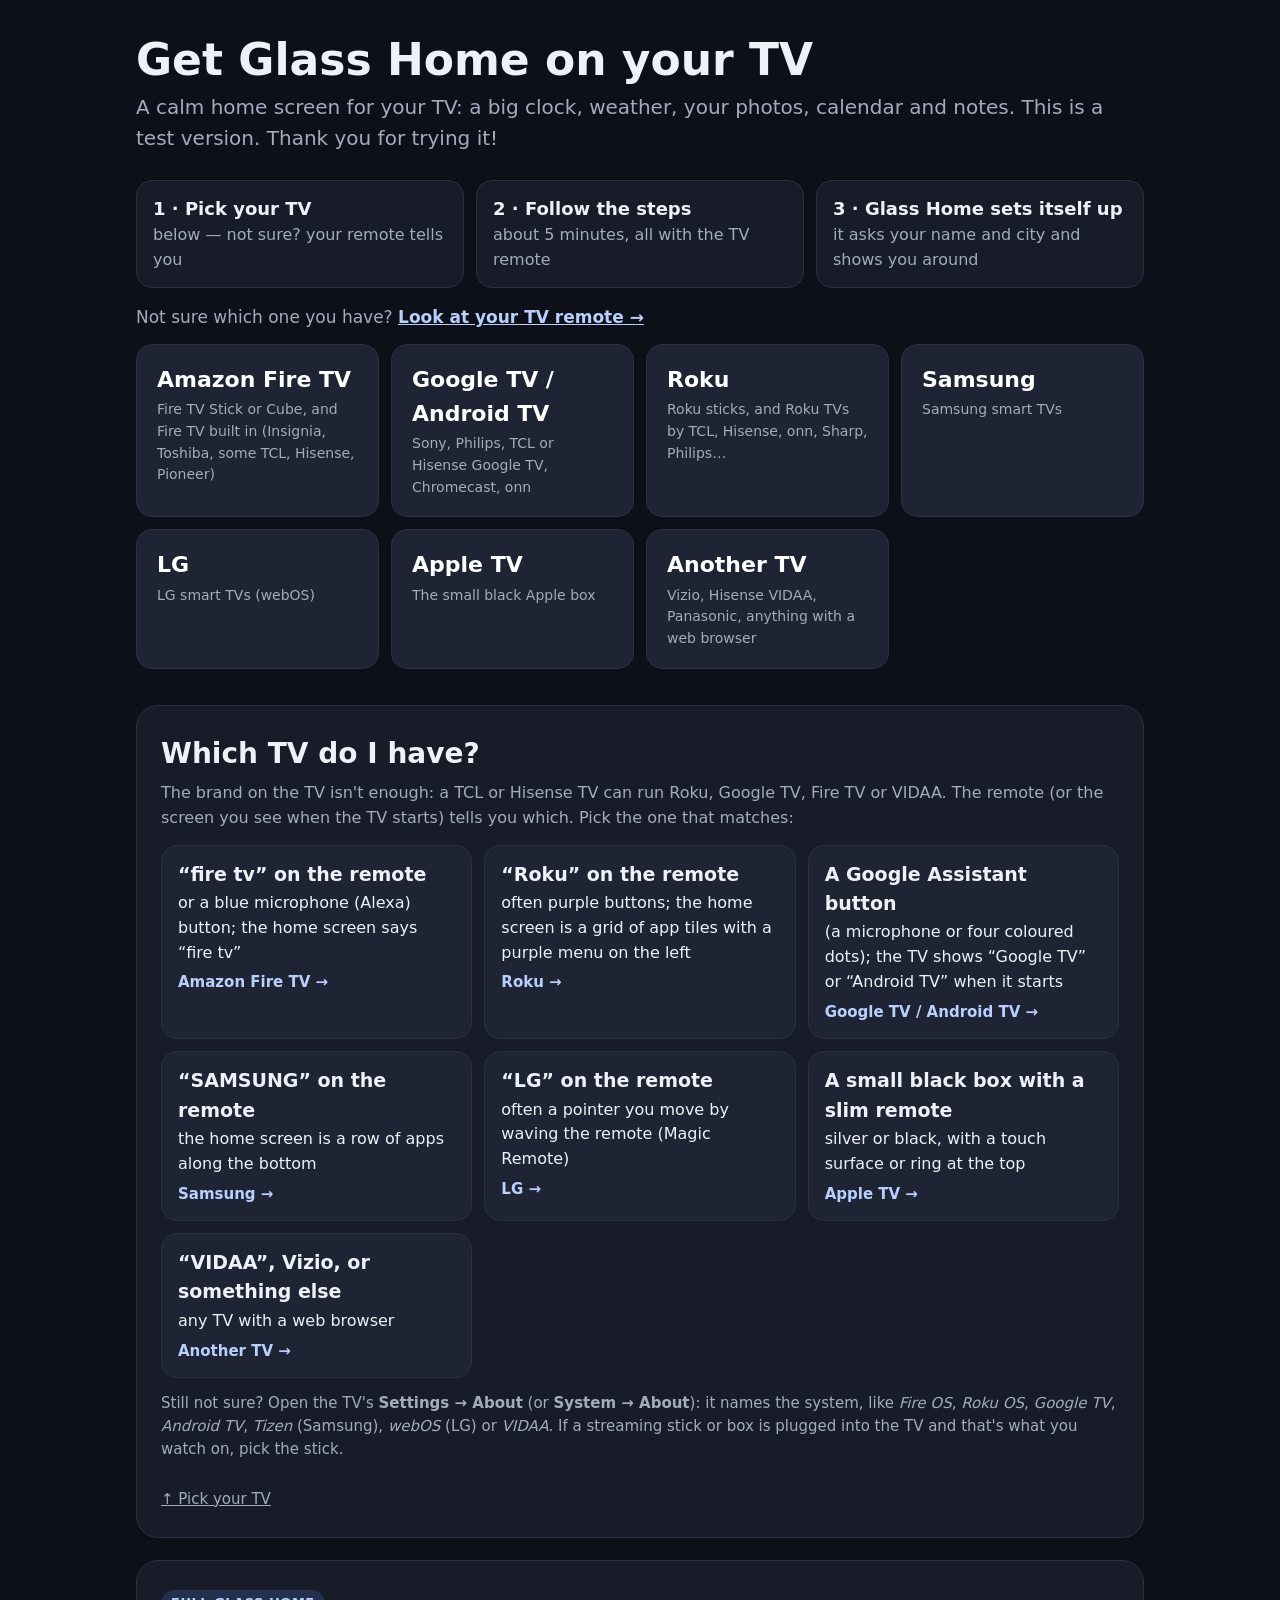
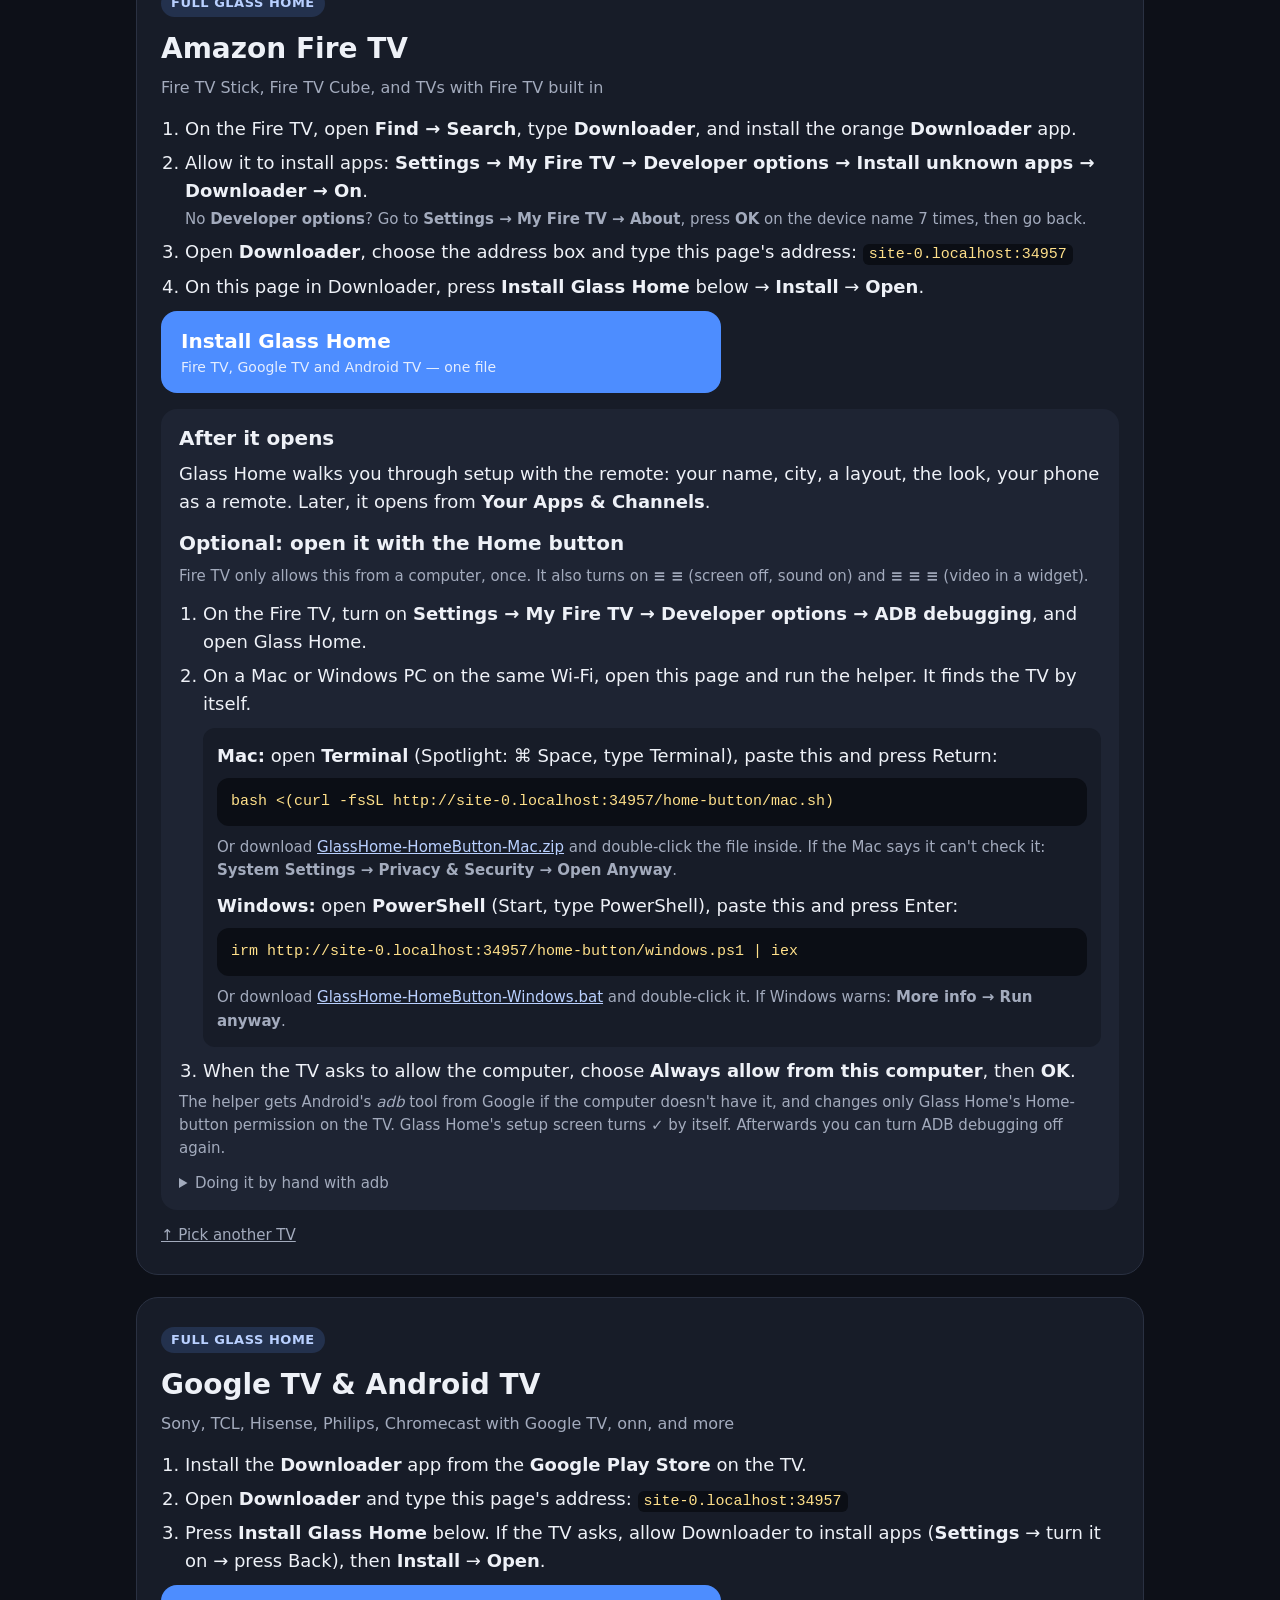
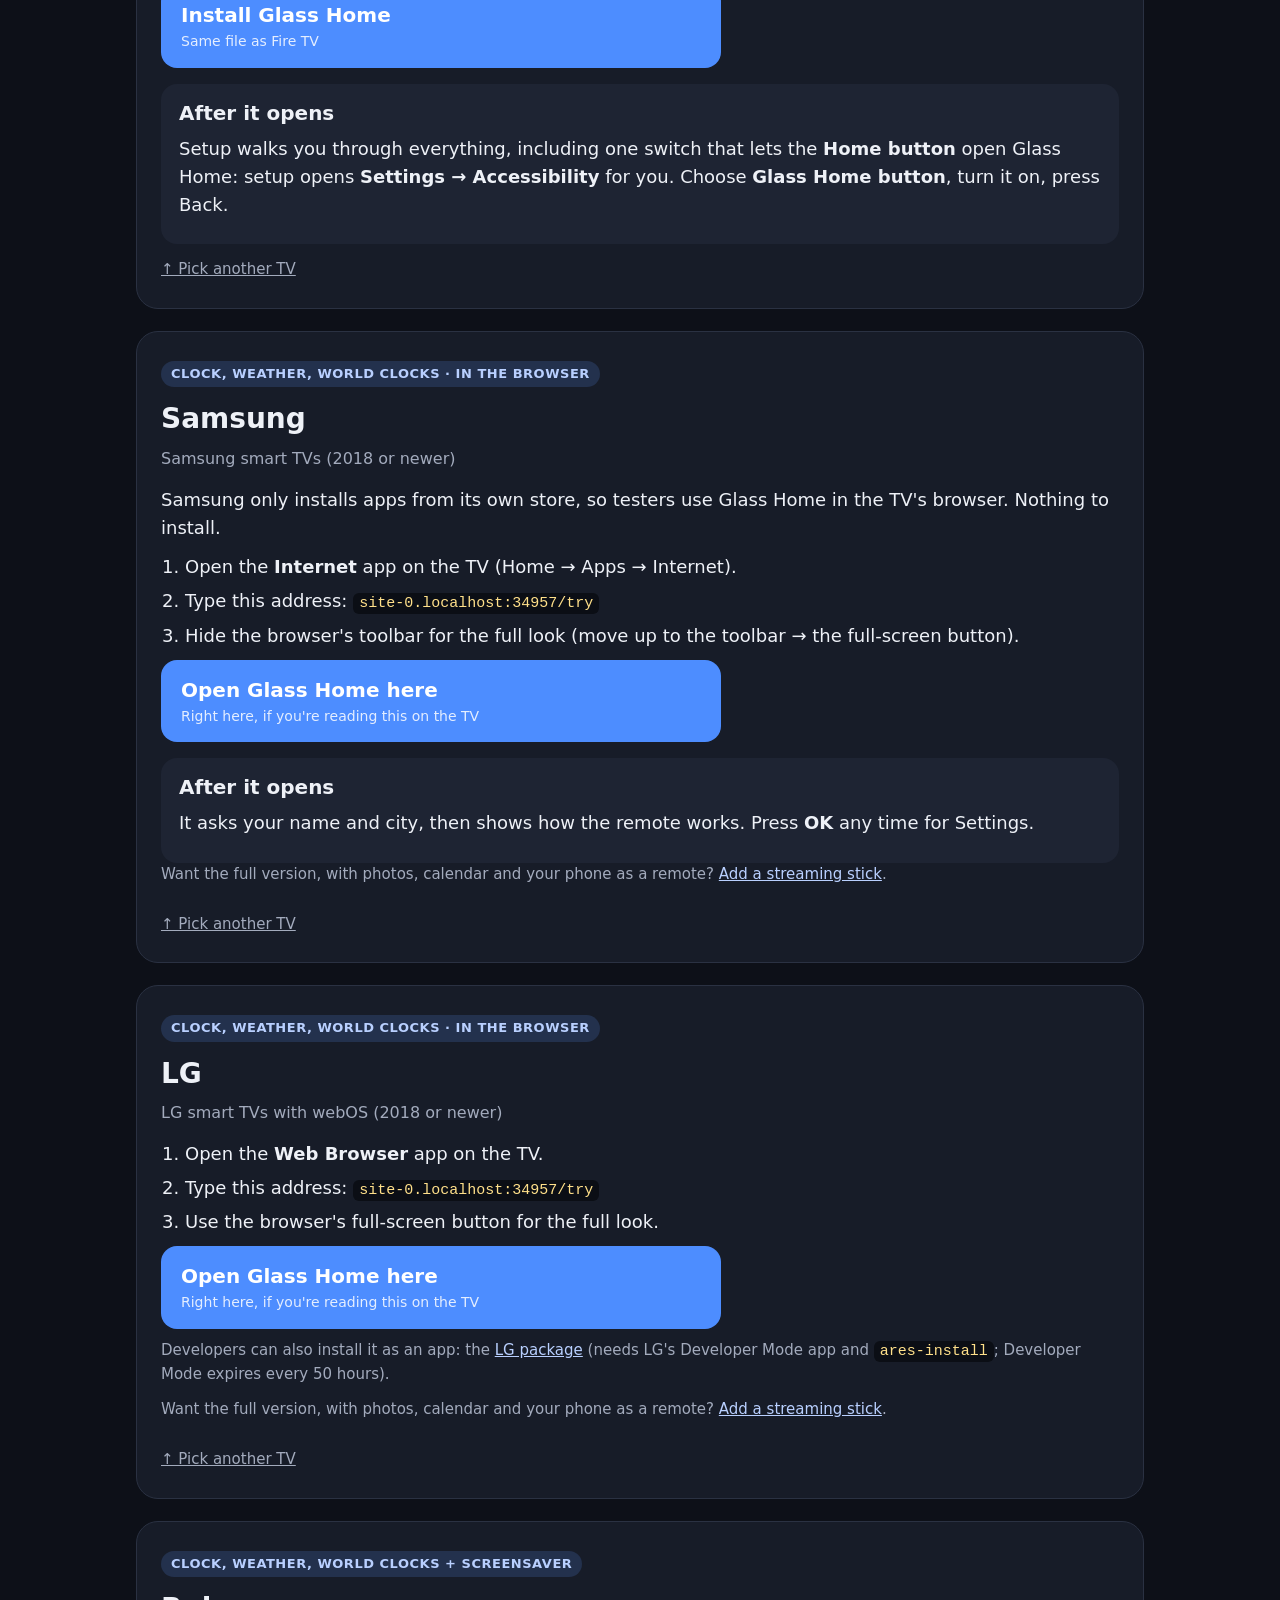
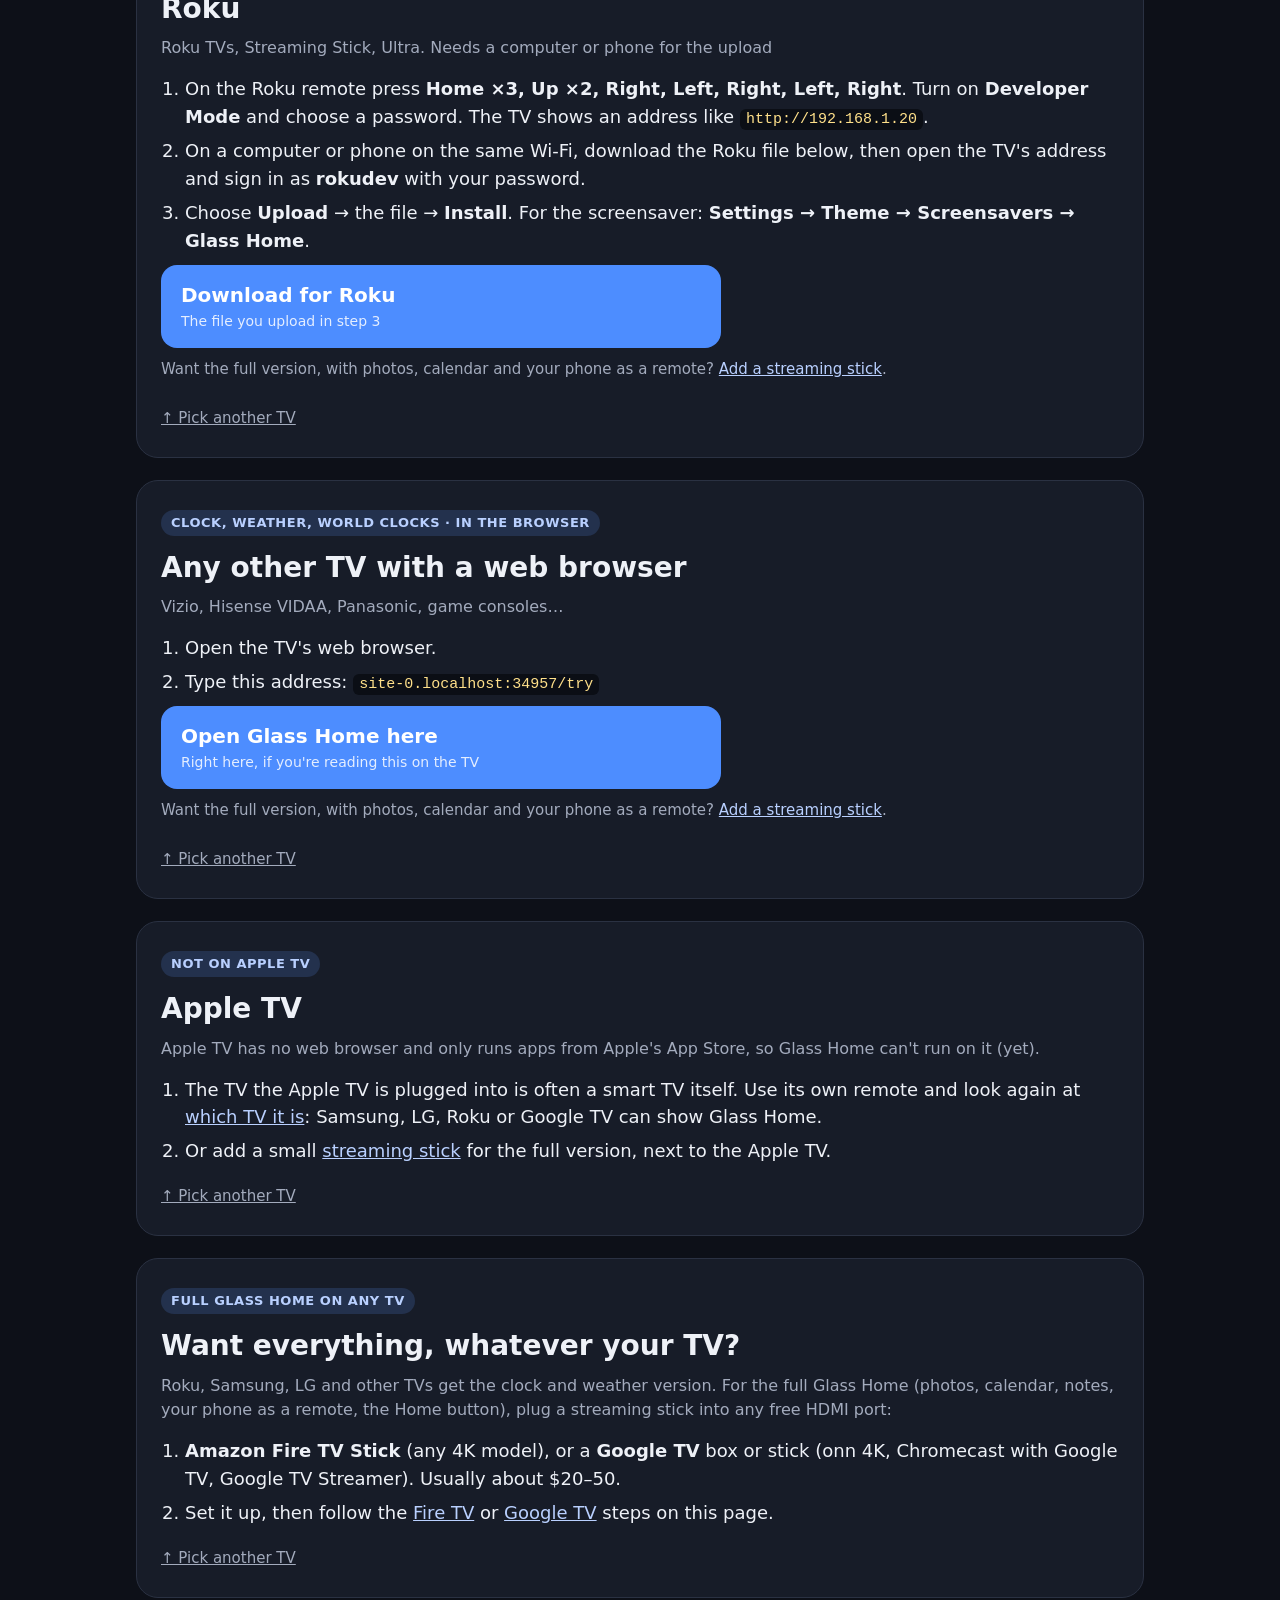
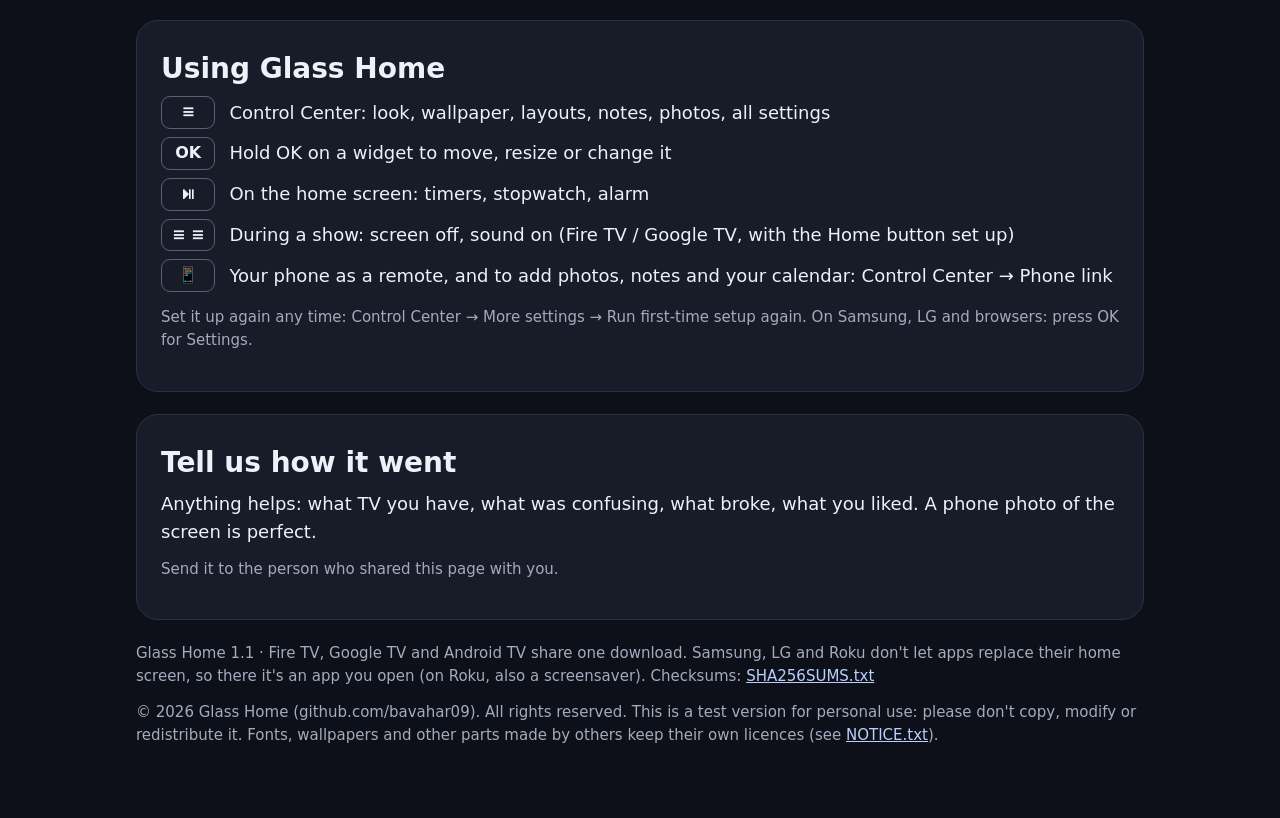
==== index.html @ 28c2a066 "Glass Home 1.1 test downloads" ====
<!doctype html>
<html lang="en">
<head>
<meta charset="utf-8">
<meta name="viewport" content="width=device-width,initial-scale=1">
<title>Get Glass Home</title>
<style>
  :root { --bg: #0d1018; --card: #171c28; --card2: #1e2433; --line: #2a3142; --text: #eef1f7; --dim: #a3abbd; --accent: #4d8dff; --ok: #30d158; --code: #ffe08a; }
  * { box-sizing: border-box; }
  html { scroll-behavior: smooth; }
  body { margin: 0; background: var(--bg); color: var(--text); font: 18px/1.55 system-ui, -apple-system, "Segoe UI", Roboto, sans-serif; }
  main { max-width: 1040px; margin: 0 auto; padding: 36px 16px 64px; }
  h1 { font-size: 44px; line-height: 1.1; margin: 0 0 8px; }
  h2 { font-size: 28px; margin: 0 0 6px; }
  h3 { font-size: 20px; margin: 22px 0 6px; }
  p { margin: 0 0 12px; }
  .lead { color: var(--dim); font-size: 20px; margin: 0 0 26px; }
  .steps3 { display: grid; grid-template-columns: repeat(auto-fit, minmax(220px, 1fr)); gap: 12px; margin: 0 0 30px; }
  .steps3 div { background: var(--card); border: 1px solid var(--line); border-radius: 16px; padding: 14px 16px; color: var(--dim); font-size: 16px; }
  .steps3 b { display: block; color: var(--text); font-size: 18px; }
  .pick { display: grid; grid-template-columns: repeat(auto-fit, minmax(230px, 1fr)); gap: 12px; margin: 0 0 36px; }
  a.tv, a.btn { display: block; text-decoration: none; color: #fff; border-radius: 16px; outline: none; }
  a.tv { background: var(--card2); border: 1px solid var(--line); padding: 18px 20px; font-size: 22px; font-weight: 650; }
  a.tv small { display: block; font-weight: 400; font-size: 14px; color: var(--dim); margin-top: 2px; }
  a.btn { background: var(--accent); font-weight: 650; padding: 15px 20px; margin: 10px 0; font-size: 20px; max-width: 560px; }
  a.btn small { display: block; font-weight: 400; font-size: 14px; opacity: .85; }
  a.tv:focus, a.tv:hover, a.btn:focus, a.btn:hover { box-shadow: 0 0 0 4px #fff; }
  section { background: var(--card); border: 1px solid var(--line); border-radius: 22px; padding: 26px 24px; margin: 0 0 22px; scroll-margin-top: 12px; }
  .who { color: var(--dim); margin: 0 0 14px; font-size: 16px; }
  .get { display: inline-block; font-size: 13px; font-weight: 700; letter-spacing: .04em; text-transform: uppercase; padding: 3px 10px; border-radius: 99px; background: #23314d; color: #b9d0ff; margin-bottom: 10px; }
  ol { padding-left: 24px; margin: 8px 0 0; }
  ol li { margin: 6px 0; }
  li b, p b { font-weight: 650; }
  code { font: 15px/1.5 ui-monospace, Menlo, Consolas, monospace; color: var(--code); background: #0b0e15; padding: 2px 6px; border-radius: 6px; word-break: break-all; }
  pre { font: 15px/1.6 ui-monospace, Menlo, Consolas, monospace; color: var(--code); background: #0b0e15; padding: 12px 14px; border-radius: 12px; overflow-x: auto; margin: 8px 0; white-space: pre-wrap; word-break: break-all; }
  .after { background: var(--card2); border-radius: 16px; padding: 14px 18px; margin-top: 16px; }
  .after h3 { margin-top: 0; }
  .note { color: var(--dim); font-size: 15px; }
  .hb { background: var(--card); border-radius: 12px; padding: 4px 14px 10px; margin: 10px 0; }
  .hb p { margin: 10px 0 4px; }
  .after a, .note a { color: #b9d0ff; }
  .unsure { margin: -14px 0 14px; font-size: 17px; color: var(--dim); }
  .unsure a { color: #b9d0ff; font-weight: 650; }
  .clues { display: grid; grid-template-columns: repeat(auto-fit, minmax(280px, 1fr)); gap: 12px; margin: 14px 0; }
  a.clue { display: block; text-decoration: none; color: var(--text); background: var(--card2); border: 1px solid var(--line); border-radius: 16px; padding: 14px 16px; font-size: 16px; outline: none; }
  a.clue b { display: block; font-size: 19px; margin-bottom: 2px; }
  a.clue span { display: block; margin-top: 6px; color: #b9d0ff; font-weight: 650; font-size: 15px; }
  a.clue:focus, a.clue:hover { box-shadow: 0 0 0 4px #fff; }
  details summary { cursor: pointer; margin-top: 10px; }
  .top { display: inline-block; margin-top: 14px; color: var(--dim); font-size: 15px; }
  .keys { display: grid; grid-template-columns: max-content 1fr; gap: 8px 14px; align-items: center; }
  .k { display: inline-block; min-width: 54px; text-align: center; padding: 3px 10px; border: 1px solid #586178; border-radius: 9px; font-weight: 650; font-size: 16px; }
  @media (max-width: 600px) { h1 { font-size: 34px; } body { font-size: 17px; } section { padding: 20px 16px; } }
</style>
</head>
<body>
<main>
  <h1>Get Glass Home on your TV</h1>
  <p class="lead">A calm home screen for your TV: a big clock, weather, your photos, calendar and notes. This is a test version. Thank you for trying it!</p>

  <div class="steps3">
    <div><b>1 · Pick your TV</b>below — not sure? your remote tells you</div>
    <div><b>2 · Follow the steps</b>about 5 minutes, all with the TV remote</div>
    <div><b>3 · Glass Home sets itself up</b>it asks your name and city and shows you around</div>
  </div>

  <p class="unsure">Not sure which one you have? <a href="#which">Look at your TV remote →</a></p>
  <div class="pick">
    <a class="tv" href="#firetv">Amazon Fire TV<small>Fire TV Stick or Cube, and Fire TV built in (Insignia, Toshiba, some TCL, Hisense, Pioneer)</small></a>
    <a class="tv" href="#googletv">Google TV / Android TV<small>Sony, Philips, TCL or Hisense Google TV, Chromecast, onn</small></a>
    <a class="tv" href="#roku">Roku<small>Roku sticks, and Roku TVs by TCL, Hisense, onn, Sharp, Philips…</small></a>
    <a class="tv" href="#samsung">Samsung<small>Samsung smart TVs</small></a>
    <a class="tv" href="#lg">LG<small>LG smart TVs (webOS)</small></a>
    <a class="tv" href="#appletv">Apple TV<small>The small black Apple box</small></a>
    <a class="tv" href="#other">Another TV<small>Vizio, Hisense VIDAA, Panasonic, anything with a web browser</small></a>
  </div>

  <section id="which">
    <h2>Which TV do I have?</h2>
    <p class="who">The brand on the TV isn't enough: a TCL or Hisense TV can run Roku, Google TV, Fire TV or VIDAA. The remote (or the screen you see when the TV starts) tells you which. Pick the one that matches:</p>
    <div class="clues">
      <a class="clue" href="#firetv"><b>“fire tv” on the remote</b>or a blue microphone (Alexa) button; the home screen says “fire tv”<span>Amazon Fire TV →</span></a>
      <a class="clue" href="#roku"><b>“Roku” on the remote</b>often purple buttons; the home screen is a grid of app tiles with a purple menu on the left<span>Roku →</span></a>
      <a class="clue" href="#googletv"><b>A Google Assistant button</b>(a microphone or four coloured dots); the TV shows “Google TV” or “Android TV” when it starts<span>Google TV / Android TV →</span></a>
      <a class="clue" href="#samsung"><b>“SAMSUNG” on the remote</b>the home screen is a row of apps along the bottom<span>Samsung →</span></a>
      <a class="clue" href="#lg"><b>“LG” on the remote</b>often a pointer you move by waving the remote (Magic Remote)<span>LG →</span></a>
      <a class="clue" href="#appletv"><b>A small black box with a slim remote</b>silver or black, with a touch surface or ring at the top<span>Apple TV →</span></a>
      <a class="clue" href="#other"><b>“VIDAA”, Vizio, or something else</b>any TV with a web browser<span>Another TV →</span></a>
    </div>
    <p class="note">Still not sure? Open the TV's <b>Settings → About</b> (or <b>System → About</b>): it names the system, like <i>Fire OS</i>, <i>Roku OS</i>, <i>Google TV</i>, <i>Android TV</i>, <i>Tizen</i> (Samsung), <i>webOS</i> (LG) or <i>VIDAA</i>. If a streaming stick or box is plugged into the TV and that's what you watch on, pick the stick.</p>
    <a class="top" href="#">↑ Pick your TV</a>
  </section>

  <section id="firetv">
    <span class="get">Full Glass Home</span>
    <h2>Amazon Fire TV</h2>
    <p class="who">Fire TV Stick, Fire TV Cube, and TVs with Fire TV built in</p>
    <ol>
      <li>On the Fire TV, open <b>Find → Search</b>, type <b>Downloader</b>, and install the orange <b>Downloader</b> app.</li>
      <li>Allow it to install apps: <b>Settings → My Fire TV → Developer options → Install unknown apps → Downloader → On</b>.
        <br><span class="note">No <b>Developer options</b>? Go to <b>Settings → My Fire TV → About</b>, press <b>OK</b> on the device name 7 times, then go back.</span></li>
      <li>Open <b>Downloader</b>, choose the address box and type this page's address: <code class="here">this page</code></li>
      <li>On this page in Downloader, press <b>Install Glass Home</b> below → <b>Install</b> → <b>Open</b>.</li>
    </ol>
    <a class="btn" href="android-tv/GlassHome-AndroidTV-1.1.apk">Install Glass Home<small>Fire TV, Google TV and Android TV — one file</small></a>
    <div class="after">
      <h3>After it opens</h3>
      <p>Glass Home walks you through setup with the remote: your name, city, a layout, the look, your phone as a remote. Later, it opens from <b>Your Apps &amp; Channels</b>.</p>
      <h3>Optional: open it with the Home button</h3>
      <p class="note">Fire TV only allows this from a computer, once. It also turns on <b>≡ ≡</b> (screen off, sound on) and <b>≡ ≡ ≡</b> (video in a widget).</p>
      <ol>
        <li>On the Fire TV, turn on <b>Settings → My Fire TV → Developer options → ADB debugging</b>, and open Glass Home.</li>
        <li>On a Mac or Windows PC on the same Wi-Fi, open this page and run the helper. It finds the TV by itself.
          <div class="hb">
            <p><b>Mac:</b> open <b>Terminal</b> (Spotlight: ⌘ Space, type Terminal), paste this and press Return:</p>
            <pre class="hb-mac">bash &lt;(curl -fsSL THIS-PAGE/home-button/mac.sh)</pre>
            <p class="note">Or download <a href="home-button/GlassHome-HomeButton-Mac.zip">GlassHome-HomeButton-Mac.zip</a> and double-click the file inside. If the Mac says it can't check it: <b>System Settings → Privacy &amp; Security → Open Anyway</b>.</p>
            <p><b>Windows:</b> open <b>PowerShell</b> (Start, type PowerShell), paste this and press Enter:</p>
            <pre class="hb-win">irm THIS-PAGE/home-button/windows.ps1 | iex</pre>
            <p class="note">Or download <a href="home-button/GlassHome-HomeButton-Windows.bat">GlassHome-HomeButton-Windows.bat</a> and double-click it. If Windows warns: <b>More info → Run anyway</b>.</p>
          </div></li>
        <li>When the TV asks to allow the computer, choose <b>Always allow from this computer</b>, then <b>OK</b>.</li>
      </ol>
      <p class="note">The helper gets Android's <i>adb</i> tool from Google if the computer doesn't have it, and changes only Glass Home's Home-button permission on the TV. Glass Home's setup screen turns ✓ by itself. Afterwards you can turn ADB debugging off again.</p>
      <details class="note"><summary>Doing it by hand with adb</summary>
      <pre>adb connect FIRE-TV-ADDRESS
adb shell settings put secure enabled_accessibility_services com.bavahar.glass/com.bavahar.glass.HomeWatcher
adb shell settings put secure accessibility_enabled 1
adb shell pm grant com.bavahar.glass android.permission.WRITE_SECURE_SETTINGS</pre>
      <p>The address is in <b>Settings → My Fire TV → About → Network</b>. If another accessibility service is on (e.g. VoiceView), add Glass Home's after it with a colon instead of replacing it.</p></details>
    </div>
    <a class="top" href="#">↑ Pick another TV</a>
  </section>

  <section id="googletv">
    <span class="get">Full Glass Home</span>
    <h2>Google TV &amp; Android TV</h2>
    <p class="who">Sony, TCL, Hisense, Philips, Chromecast with Google TV, onn, and more</p>
    <ol>
      <li>Install the <b>Downloader</b> app from the <b>Google Play Store</b> on the TV.</li>
      <li>Open <b>Downloader</b> and type this page's address: <code class="here">this page</code></li>
      <li>Press <b>Install Glass Home</b> below. If the TV asks, allow Downloader to install apps (<b>Settings</b> → turn it on → press Back), then <b>Install</b> → <b>Open</b>.</li>
    </ol>
    <a class="btn" href="android-tv/GlassHome-AndroidTV-1.1.apk">Install Glass Home<small>Same file as Fire TV</small></a>
    <div class="after">
      <h3>After it opens</h3>
      <p>Setup walks you through everything, including one switch that lets the <b>Home button</b> open Glass Home: setup opens <b>Settings → Accessibility</b> for you. Choose <b>Glass Home button</b>, turn it on, press Back.</p>
    </div>
    <a class="top" href="#">↑ Pick another TV</a>
  </section>

  <section id="samsung">
    <span class="get">Clock, weather, world clocks · in the browser</span>
    <h2>Samsung</h2>
    <p class="who">Samsung smart TVs (2018 or newer)</p>
    <p>Samsung only installs apps from its own store, so testers use Glass Home in the TV's browser. Nothing to install.</p>
    <ol>
      <li>Open the <b>Internet</b> app on the TV (Home → Apps → Internet).</li>
      <li>Type this address: <code class="try">this page/try</code></li>
      <li>Hide the browser's toolbar for the full look (move up to the toolbar → the full-screen button).</li>
    </ol>
    <a class="btn" href="try/">Open Glass Home here<small>Right here, if you're reading this on the TV</small></a>
    <div class="after"><h3>After it opens</h3><p>It asks your name and city, then shows how the remote works. Press <b>OK</b> any time for Settings.</p></div>
    <p class="note">Want the full version, with photos, calendar and your phone as a remote? <a href="#stick">Add a streaming stick</a>.</p>
    <a class="top" href="#">↑ Pick another TV</a>
  </section>

  <section id="lg">
    <span class="get">Clock, weather, world clocks · in the browser</span>
    <h2>LG</h2>
    <p class="who">LG smart TVs with webOS (2018 or newer)</p>
    <ol>
      <li>Open the <b>Web Browser</b> app on the TV.</li>
      <li>Type this address: <code class="try">this page/try</code></li>
      <li>Use the browser's full-screen button for the full look.</li>
    </ol>
    <a class="btn" href="try/">Open Glass Home here<small>Right here, if you're reading this on the TV</small></a>
    <p class="note">Developers can also install it as an app: the <a href="lg-webos/GlassHome-LG-webOS-1.1.ipk" style="color:#b9d0ff">LG package</a> (needs LG's Developer Mode app and <code>ares-install</code>; Developer Mode expires every 50 hours).</p>
    <p class="note">Want the full version, with photos, calendar and your phone as a remote? <a href="#stick">Add a streaming stick</a>.</p>
    <a class="top" href="#">↑ Pick another TV</a>
  </section>

  <section id="roku">
    <span class="get">Clock, weather, world clocks + screensaver</span>
    <h2>Roku</h2>
    <p class="who">Roku TVs, Streaming Stick, Ultra. Needs a computer or phone for the upload</p>
    <ol>
      <li>On the Roku remote press <b>Home ×3, Up ×2, Right, Left, Right, Left, Right</b>. Turn on <b>Developer Mode</b> and choose a password. The TV shows an address like <code>http://192.168.1.20</code>.</li>
      <li>On a computer or phone on the same Wi-Fi, download the Roku file below, then open the TV's address and sign in as <b>rokudev</b> with your password.</li>
      <li>Choose <b>Upload</b> → the file → <b>Install</b>. For the screensaver: <b>Settings → Theme → Screensavers → Glass Home</b>.</li>
    </ol>
    <a class="btn" href="roku/GlassHome-Roku-1.1.zip">Download for Roku<small>The file you upload in step 3</small></a>
    <p class="note">Want the full version, with photos, calendar and your phone as a remote? <a href="#stick">Add a streaming stick</a>.</p>
    <a class="top" href="#">↑ Pick another TV</a>
  </section>

  <section id="other">
    <span class="get">Clock, weather, world clocks · in the browser</span>
    <h2>Any other TV with a web browser</h2>
    <p class="who">Vizio, Hisense VIDAA, Panasonic, game consoles…</p>
    <ol>
      <li>Open the TV's web browser.</li>
      <li>Type this address: <code class="try">this page/try</code></li>
    </ol>
    <a class="btn" href="try/">Open Glass Home here<small>Right here, if you're reading this on the TV</small></a>
    <p class="note">Want the full version, with photos, calendar and your phone as a remote? <a href="#stick">Add a streaming stick</a>.</p>
    <a class="top" href="#">↑ Pick another TV</a>
  </section>

  <section id="appletv">
    <span class="get">Not on Apple TV</span>
    <h2>Apple TV</h2>
    <p class="who">Apple TV has no web browser and only runs apps from Apple's App Store, so Glass Home can't run on it (yet).</p>
    <ol>
      <li>The TV the Apple TV is plugged into is often a smart TV itself. Use its own remote and look again at <a href="#which" style="color:#b9d0ff">which TV it is</a>: Samsung, LG, Roku or Google TV can show Glass Home.</li>
      <li>Or add a small <a href="#stick" style="color:#b9d0ff">streaming stick</a> for the full version, next to the Apple TV.</li>
    </ol>
    <a class="top" href="#">↑ Pick another TV</a>
  </section>

  <section id="stick">
    <span class="get">Full Glass Home on any TV</span>
    <h2>Want everything, whatever your TV?</h2>
    <p class="who">Roku, Samsung, LG and other TVs get the clock and weather version. For the full Glass Home (photos, calendar, notes, your phone as a remote, the Home button), plug a streaming stick into any free HDMI port:</p>
    <ol>
      <li><b>Amazon Fire TV Stick</b> (any 4K model), or a <b>Google TV</b> box or stick (onn 4K, Chromecast with Google TV, Google TV Streamer). Usually about $20–50.</li>
      <li>Set it up, then follow the <a href="#firetv" style="color:#b9d0ff">Fire TV</a> or <a href="#googletv" style="color:#b9d0ff">Google TV</a> steps on this page.</li>
    </ol>
    <a class="top" href="#">↑ Pick another TV</a>
  </section>

  <section id="using">
    <h2>Using Glass Home</h2>
    <div class="keys">
      <span class="k">≡</span><span>Control Center: look, wallpaper, layouts, notes, photos, all settings</span>
      <span class="k">OK</span><span>Hold OK on a widget to move, resize or change it</span>
      <span class="k">⏯</span><span>On the home screen: timers, stopwatch, alarm</span>
      <span class="k">≡ ≡</span><span>During a show: screen off, sound on (Fire TV / Google TV, with the Home button set up)</span>
      <span class="k">📱</span><span>Your phone as a remote, and to add photos, notes and your calendar: Control Center → Phone link</span>
    </div>
    <p class="note" style="margin-top:14px">Set it up again any time: Control Center → More settings → Run first-time setup again. On Samsung, LG and browsers: press OK for Settings.</p>
  </section>

  <section id="feedback">
    <h2>Tell us how it went</h2>
    <p>Anything helps: what TV you have, what was confusing, what broke, what you liked. A phone photo of the screen is perfect.</p>
    <a class="btn" id="fb" href="__FEEDBACK__">Send feedback</a>
    <p class="note" id="fbNone">Send it to the person who shared this page with you.</p>
  </section>

  <p class="note">Glass Home 1.1 · Fire TV, Google TV and Android TV share one download. Samsung, LG and Roku don't let apps replace their home screen, so there it's an app you open (on Roku, also a screensaver). Checksums: <a href="SHA256SUMS.txt" style="color:#b9d0ff">SHA256SUMS.txt</a></p>
  <p class="note">© 2026 Glass Home (github.com/bavahar09). All rights reserved. This is a test version for personal use: please don't copy, modify or redistribute it. Fonts, wallpapers and other parts made by others keep their own licences (see <a href="NOTICE.txt">NOTICE.txt</a>).</p>
</main>
<script>
  // This page's own address, to type on a TV remote (TV browsers can't follow a link from a phone).
  (function () {
    var base = location.host + location.pathname.replace(/index\.html$/, '').replace(/\/$/, '');
    var i, h = document.querySelectorAll('.here'), t = document.querySelectorAll('.try');
    for (i = 0; i < h.length; i++) h[i].textContent = base;
    for (i = 0; i < t.length; i++) t[i].textContent = base + '/try';
    // the Home button helper's one-liners, pointing at wherever this page is served from
    var origin = location.protocol === 'file:' ? 'http://THIS-PAGE' : location.protocol + '//' + base;
    var hm = document.querySelectorAll('.hb-mac'), hw = document.querySelectorAll('.hb-win');
    for (i = 0; i < hm.length; i++) hm[i].textContent = 'bash <(curl -fsSL ' + origin + '/home-button/mac.sh)';
    for (i = 0; i < hw.length; i++) hw[i].textContent = 'irm ' + origin + '/home-button/windows.ps1 | iex';
    var fb = document.getElementById('fb');
    if (fb.getAttribute('href').indexOf('__') === 0) fb.style.display = 'none';   // no feedback link set up yet
    else document.getElementById('fbNone').style.display = 'none';
  })();
</script>
</body>
</html>
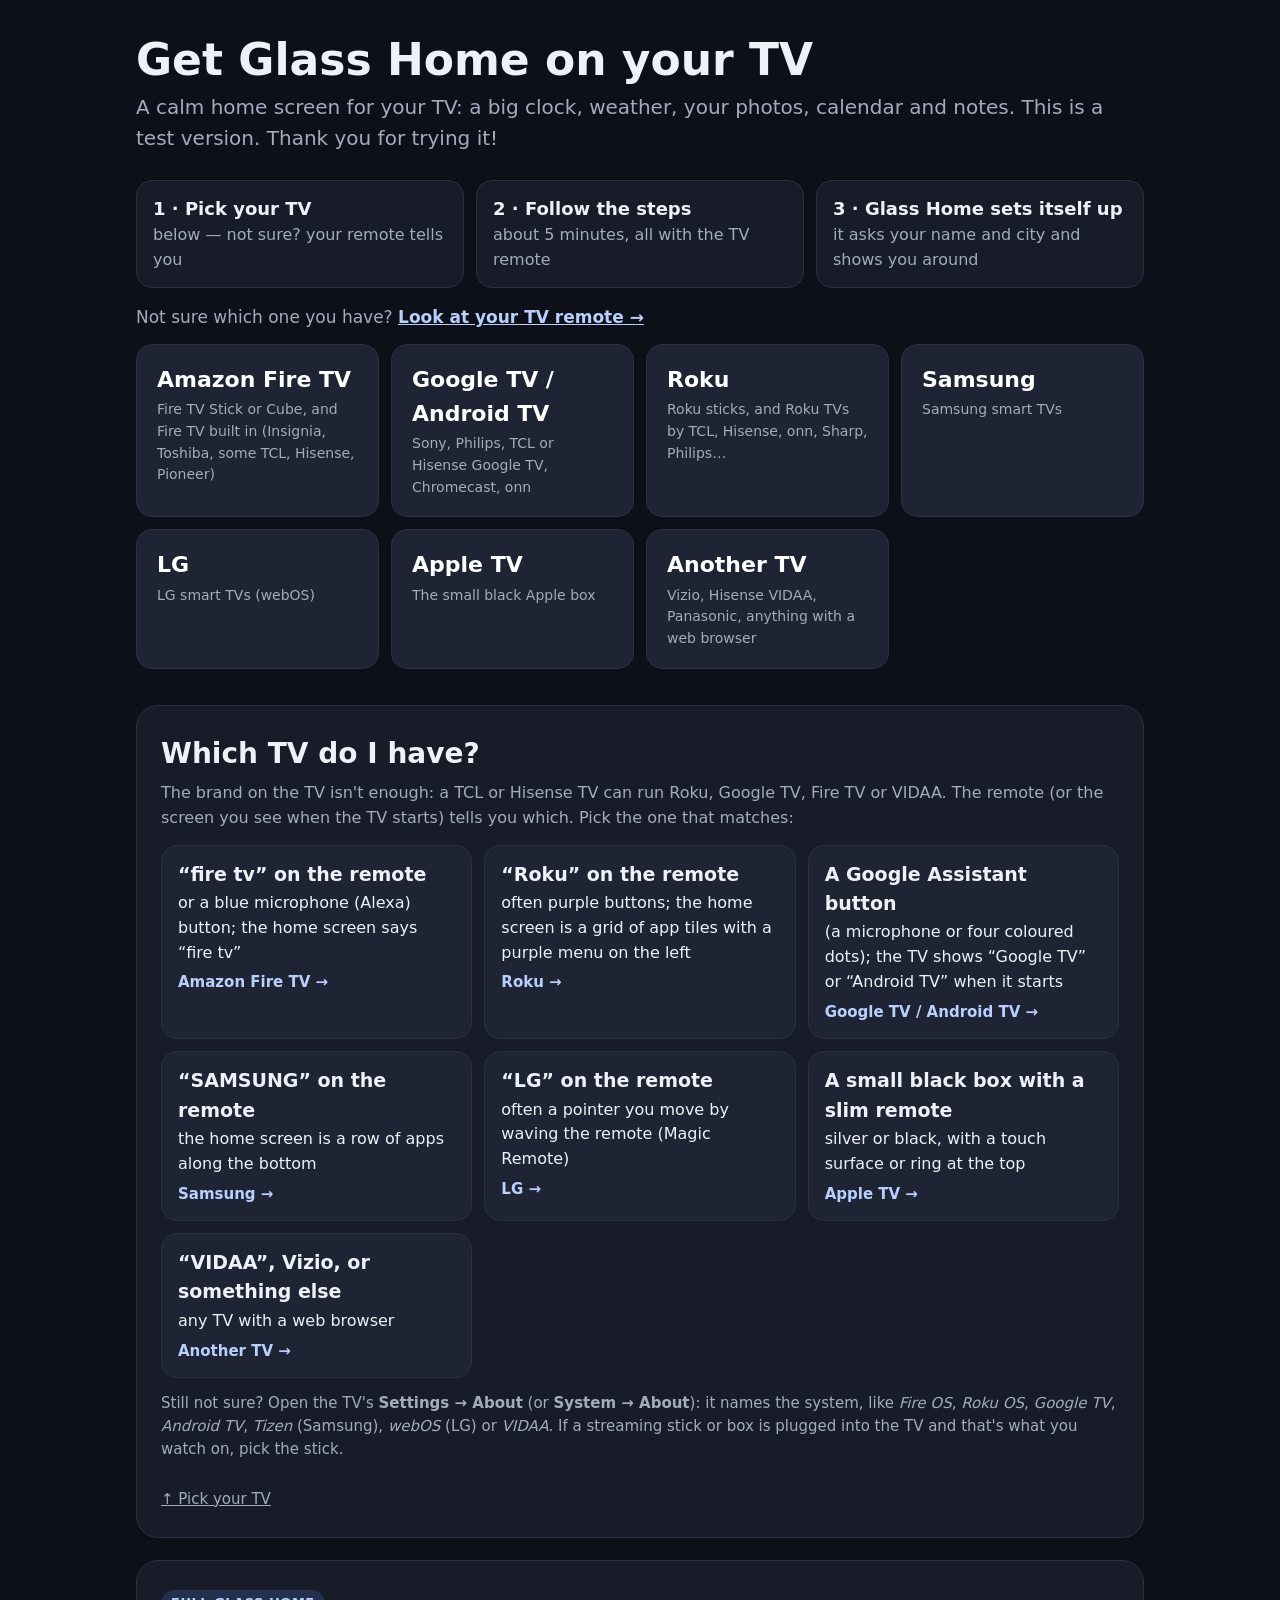
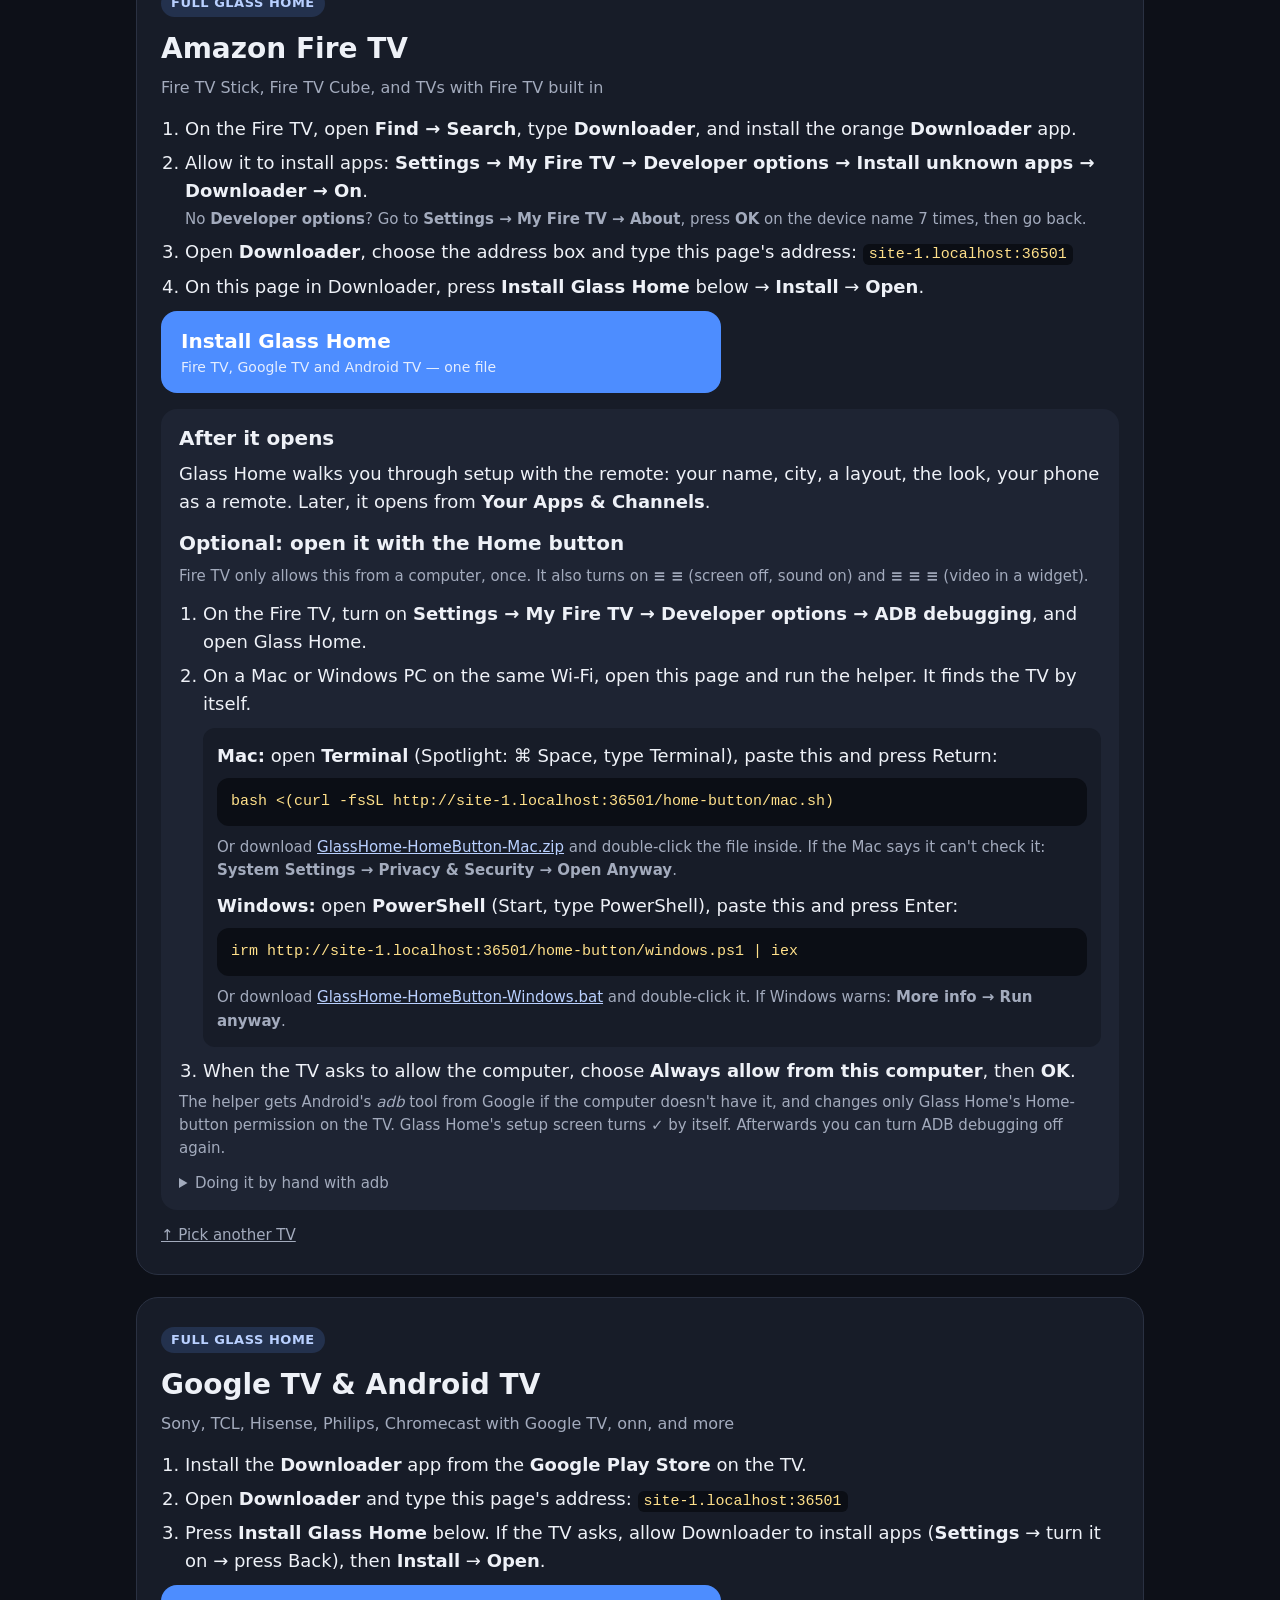
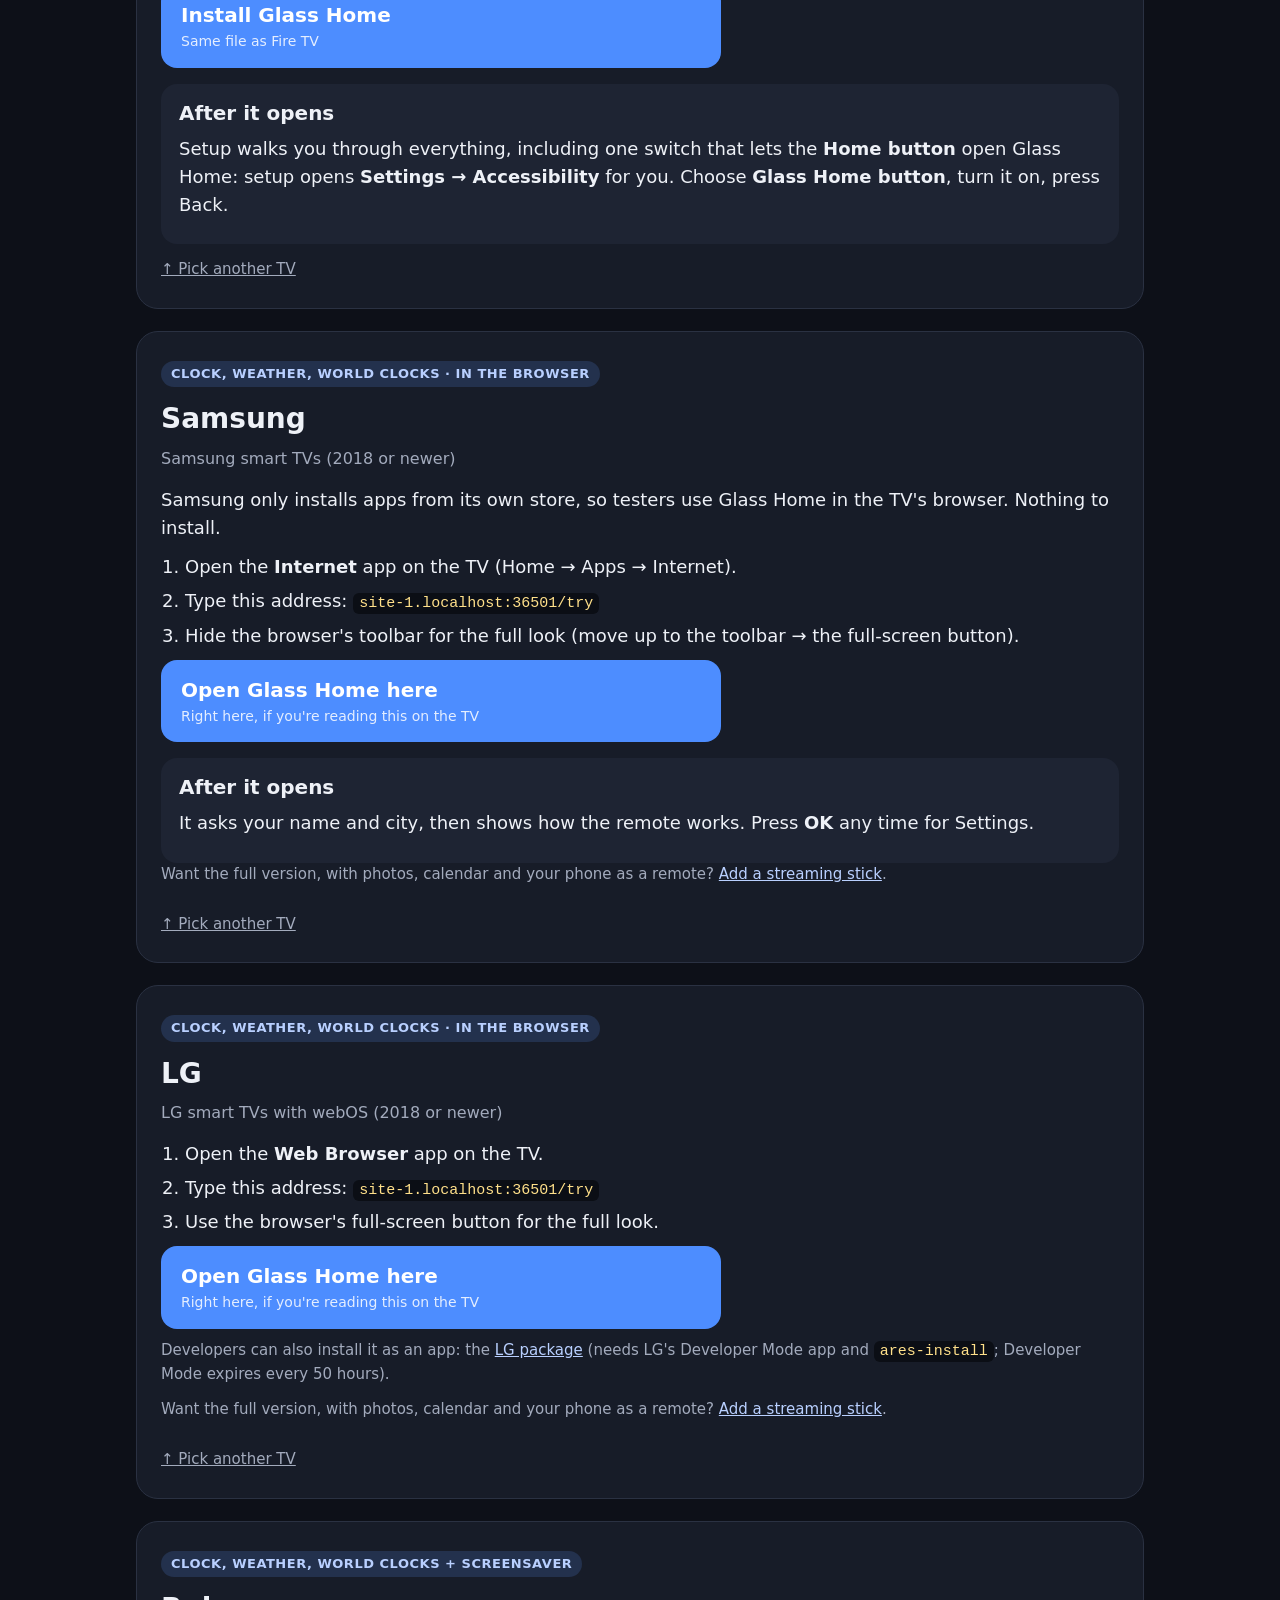
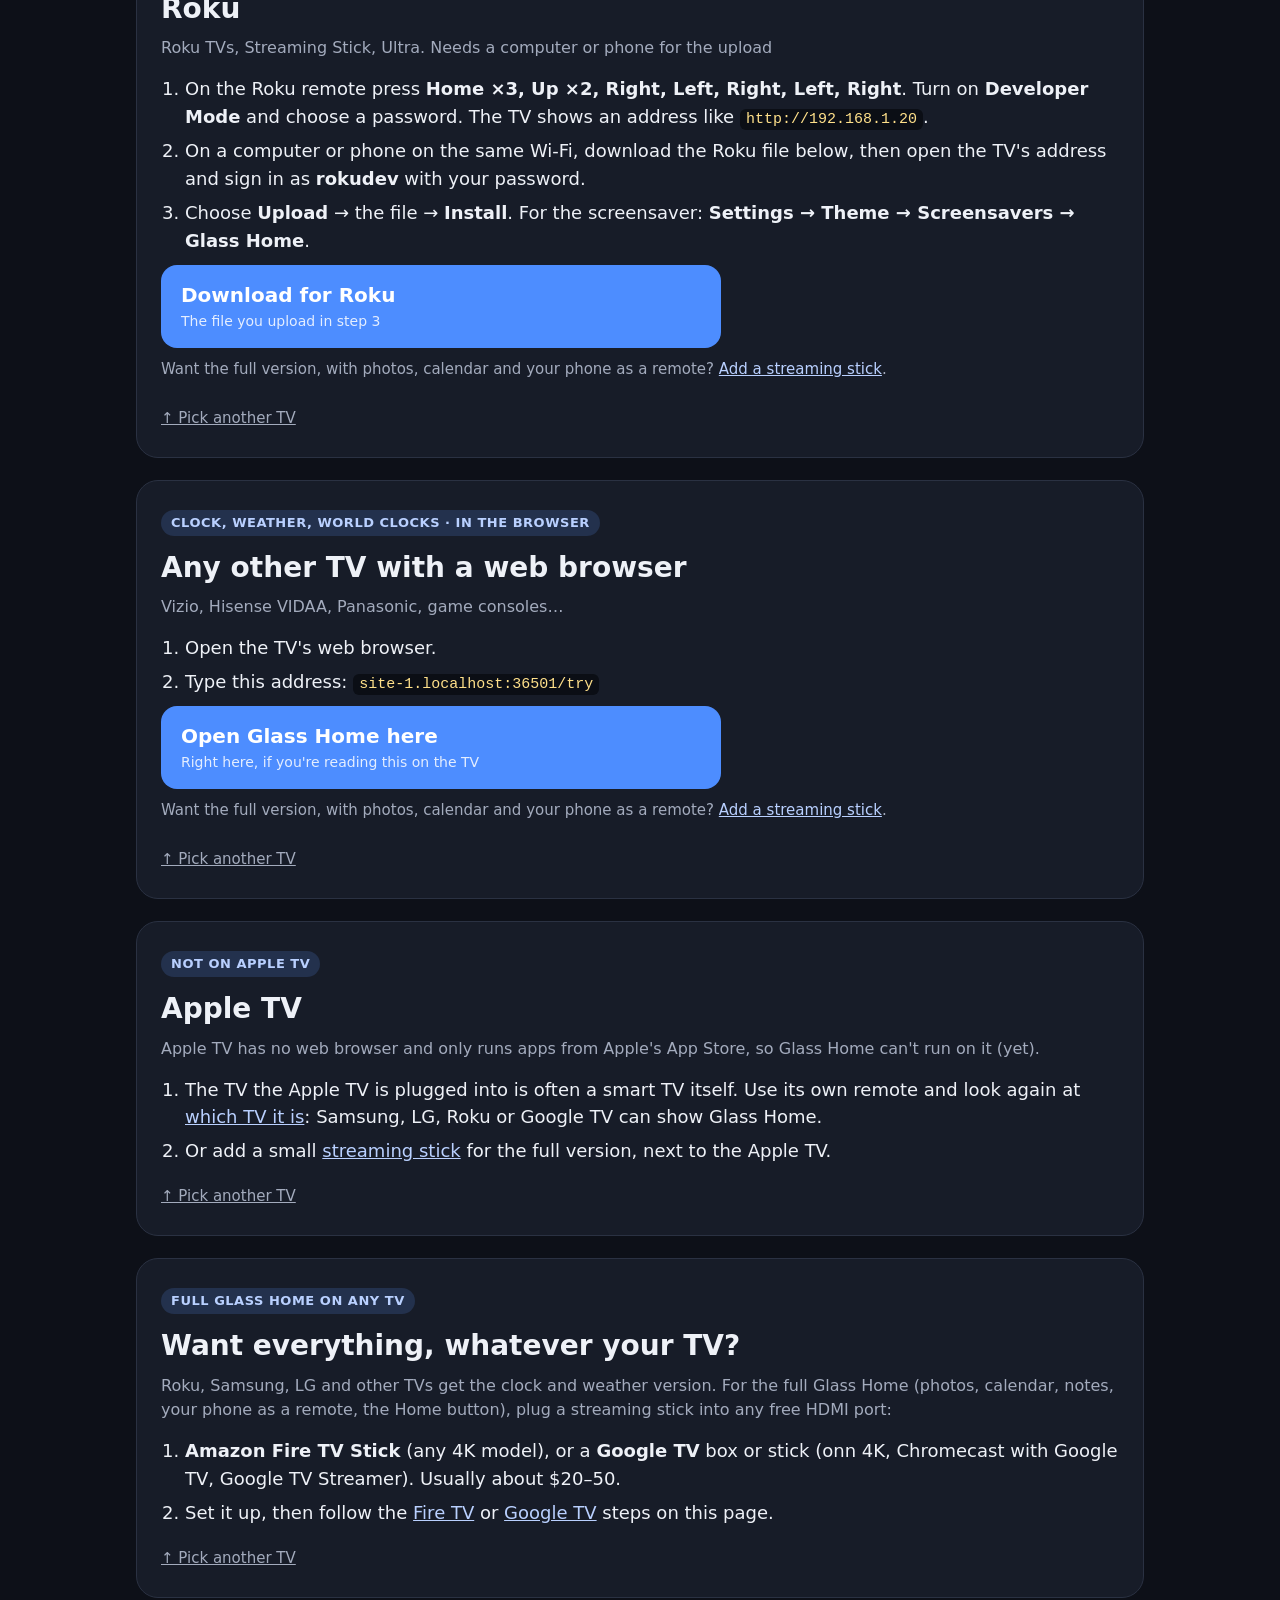
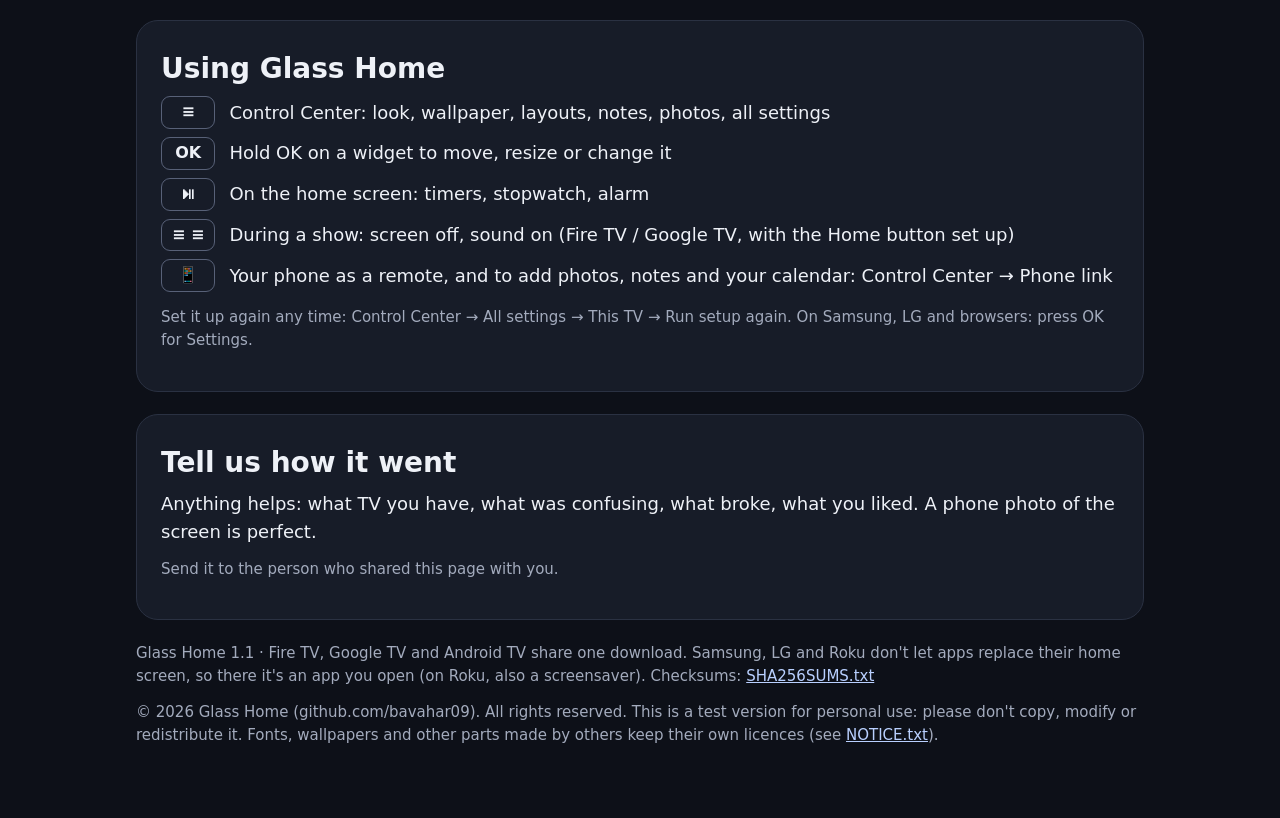
==== commit 62c6dee6: "Glass Home 1.1 test downloads (2026-11-11)" ====
--- a/index.html
+++ b/index.html
@@ -238,7 +238,7 @@
       <span class="k">≡ ≡</span><span>During a show: screen off, sound on (Fire TV / Google TV, with the Home button set up)</span>
       <span class="k">📱</span><span>Your phone as a remote, and to add photos, notes and your calendar: Control Center → Phone link</span>
     </div>
-    <p class="note" style="margin-top:14px">Set it up again any time: Control Center → More settings → Run first-time setup again. On Samsung, LG and browsers: press OK for Settings.</p>
+    <p class="note" style="margin-top:14px">Set it up again any time: Control Center → All settings → This TV → Run setup again. On Samsung, LG and browsers: press OK for Settings.</p>
   </section>
 
   <section id="feedback">
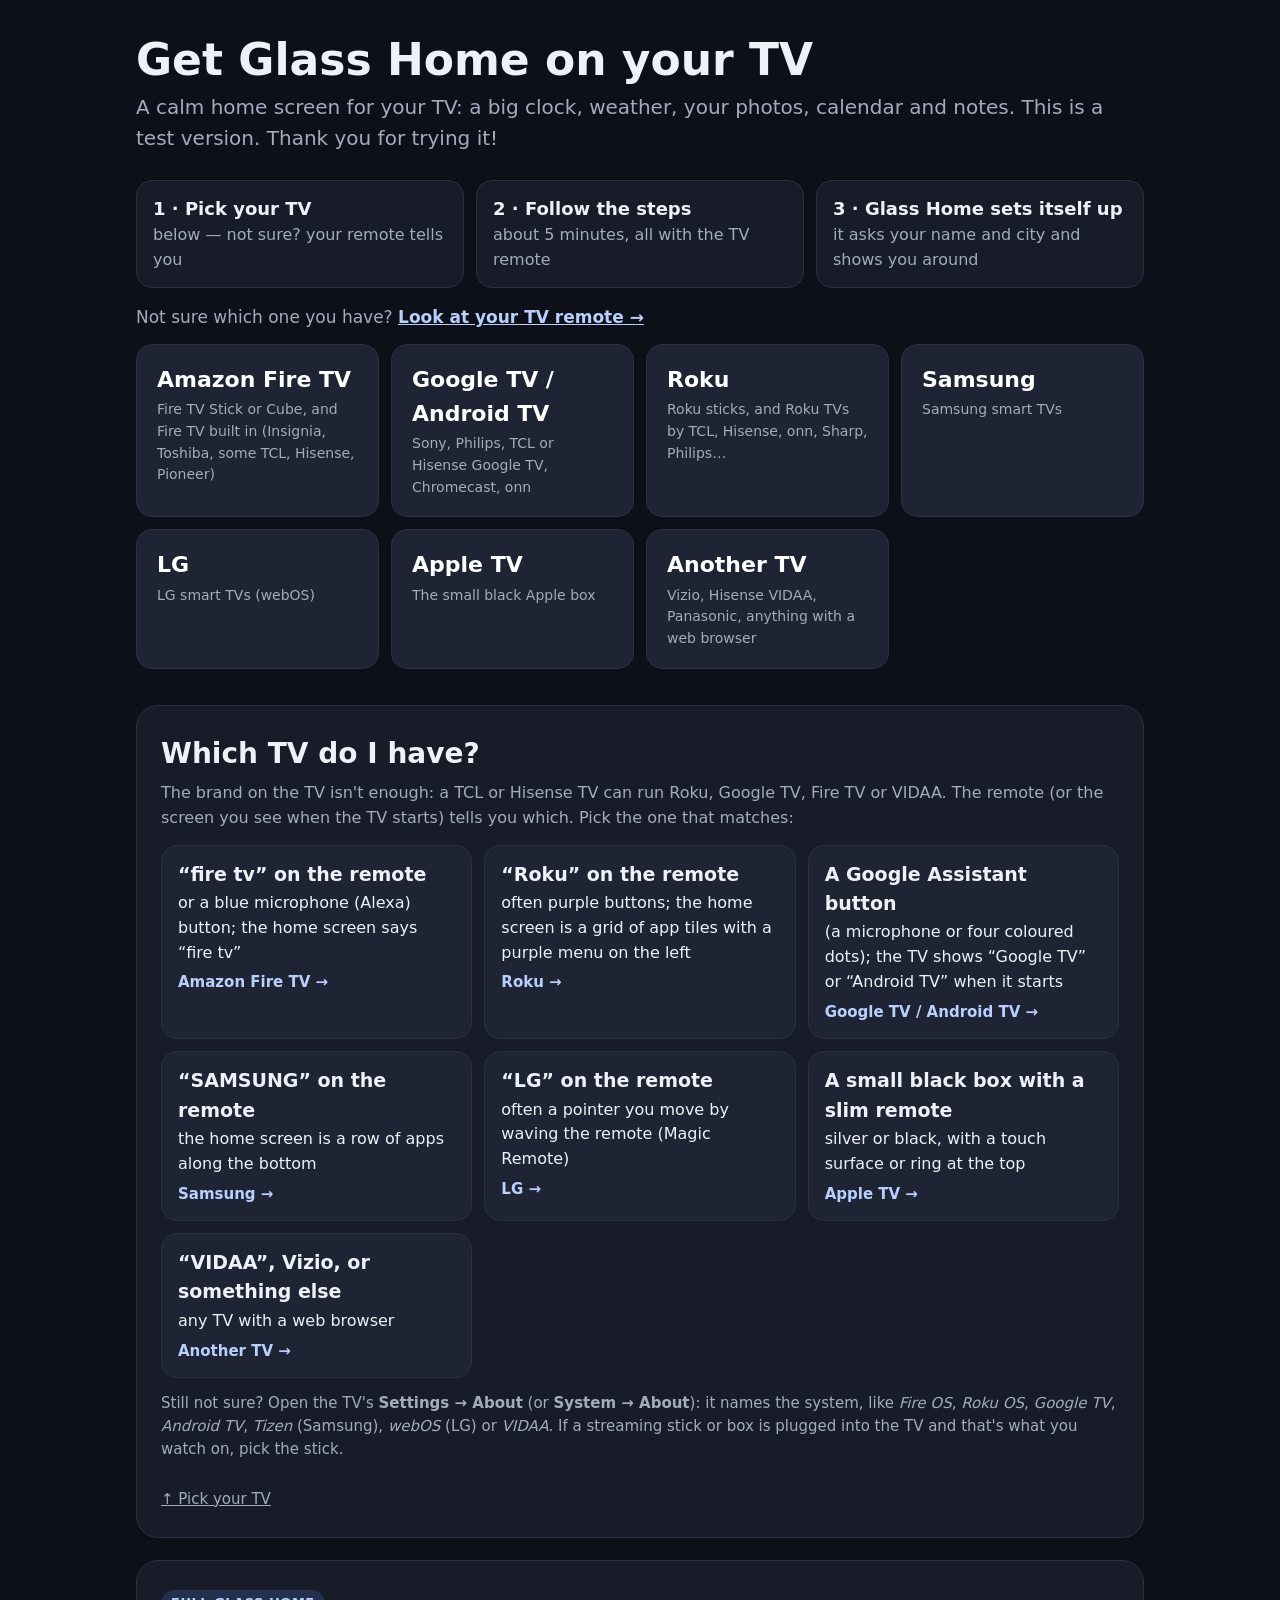
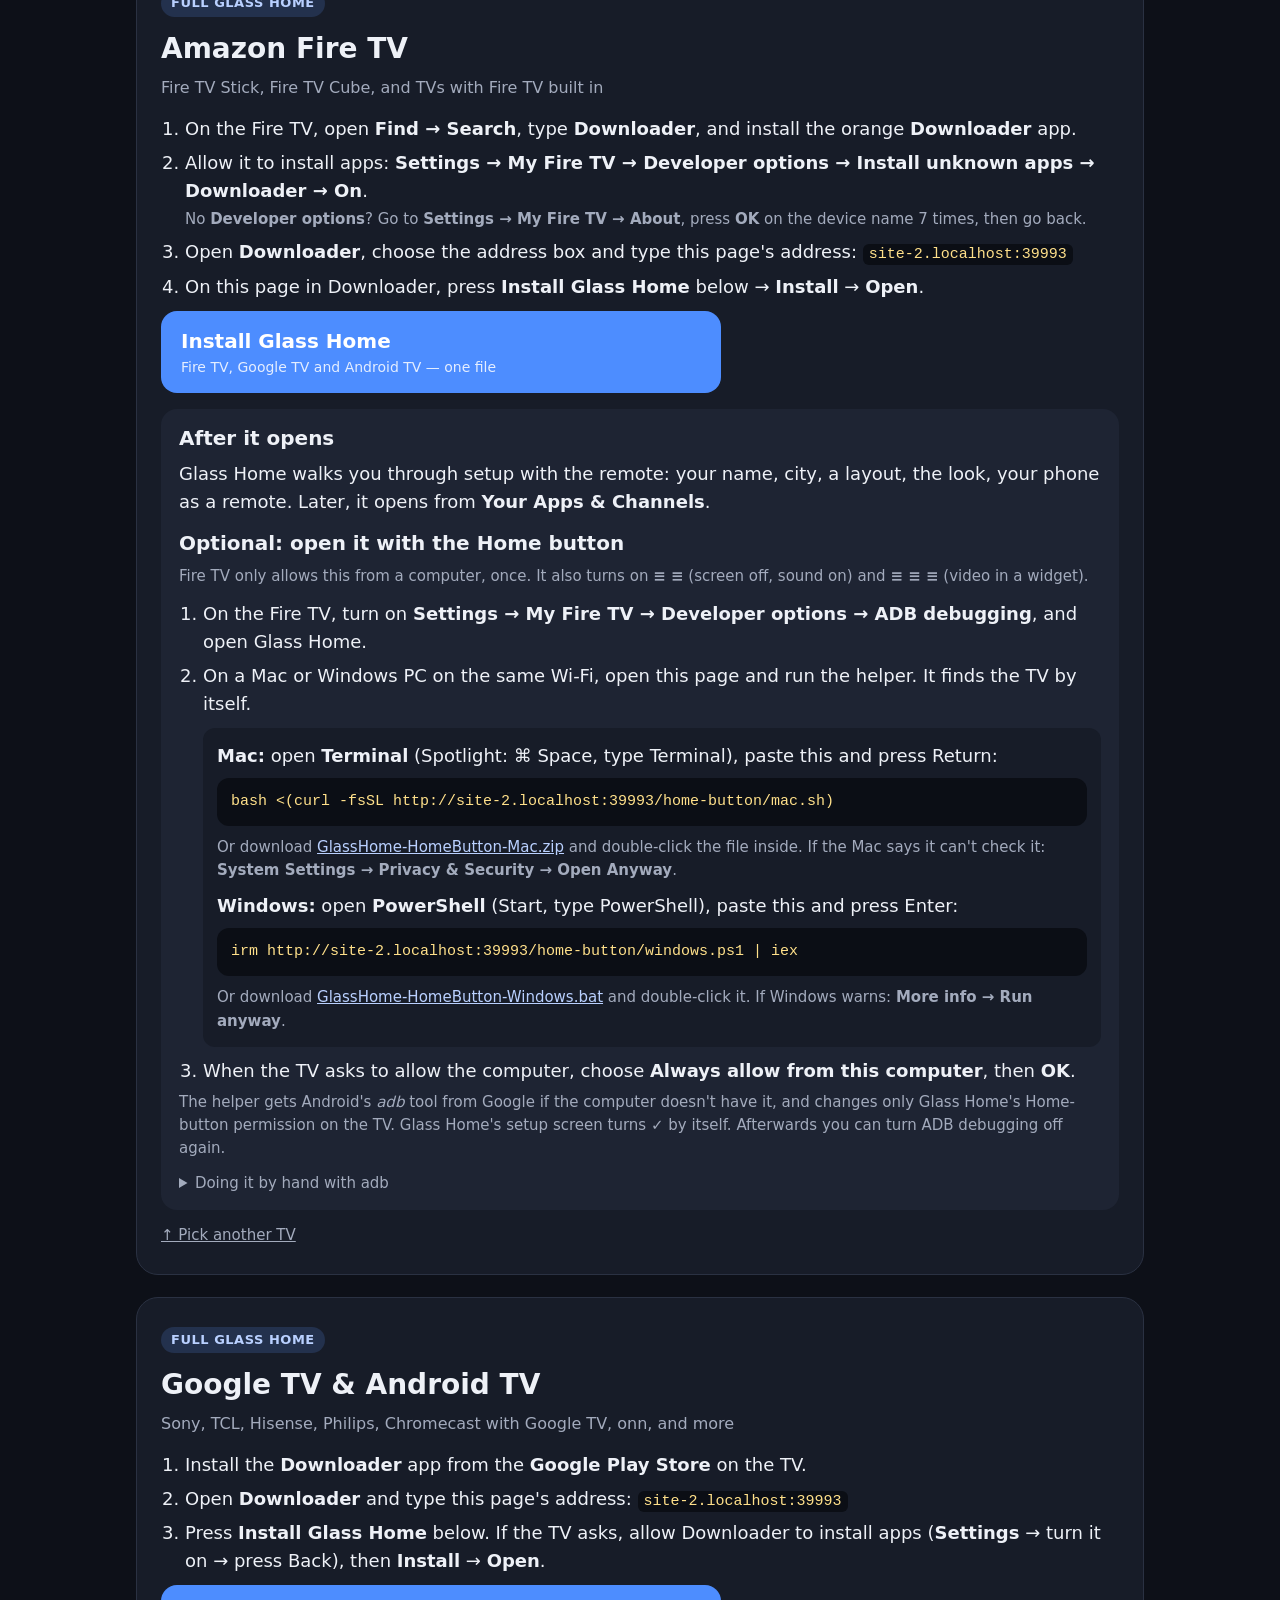
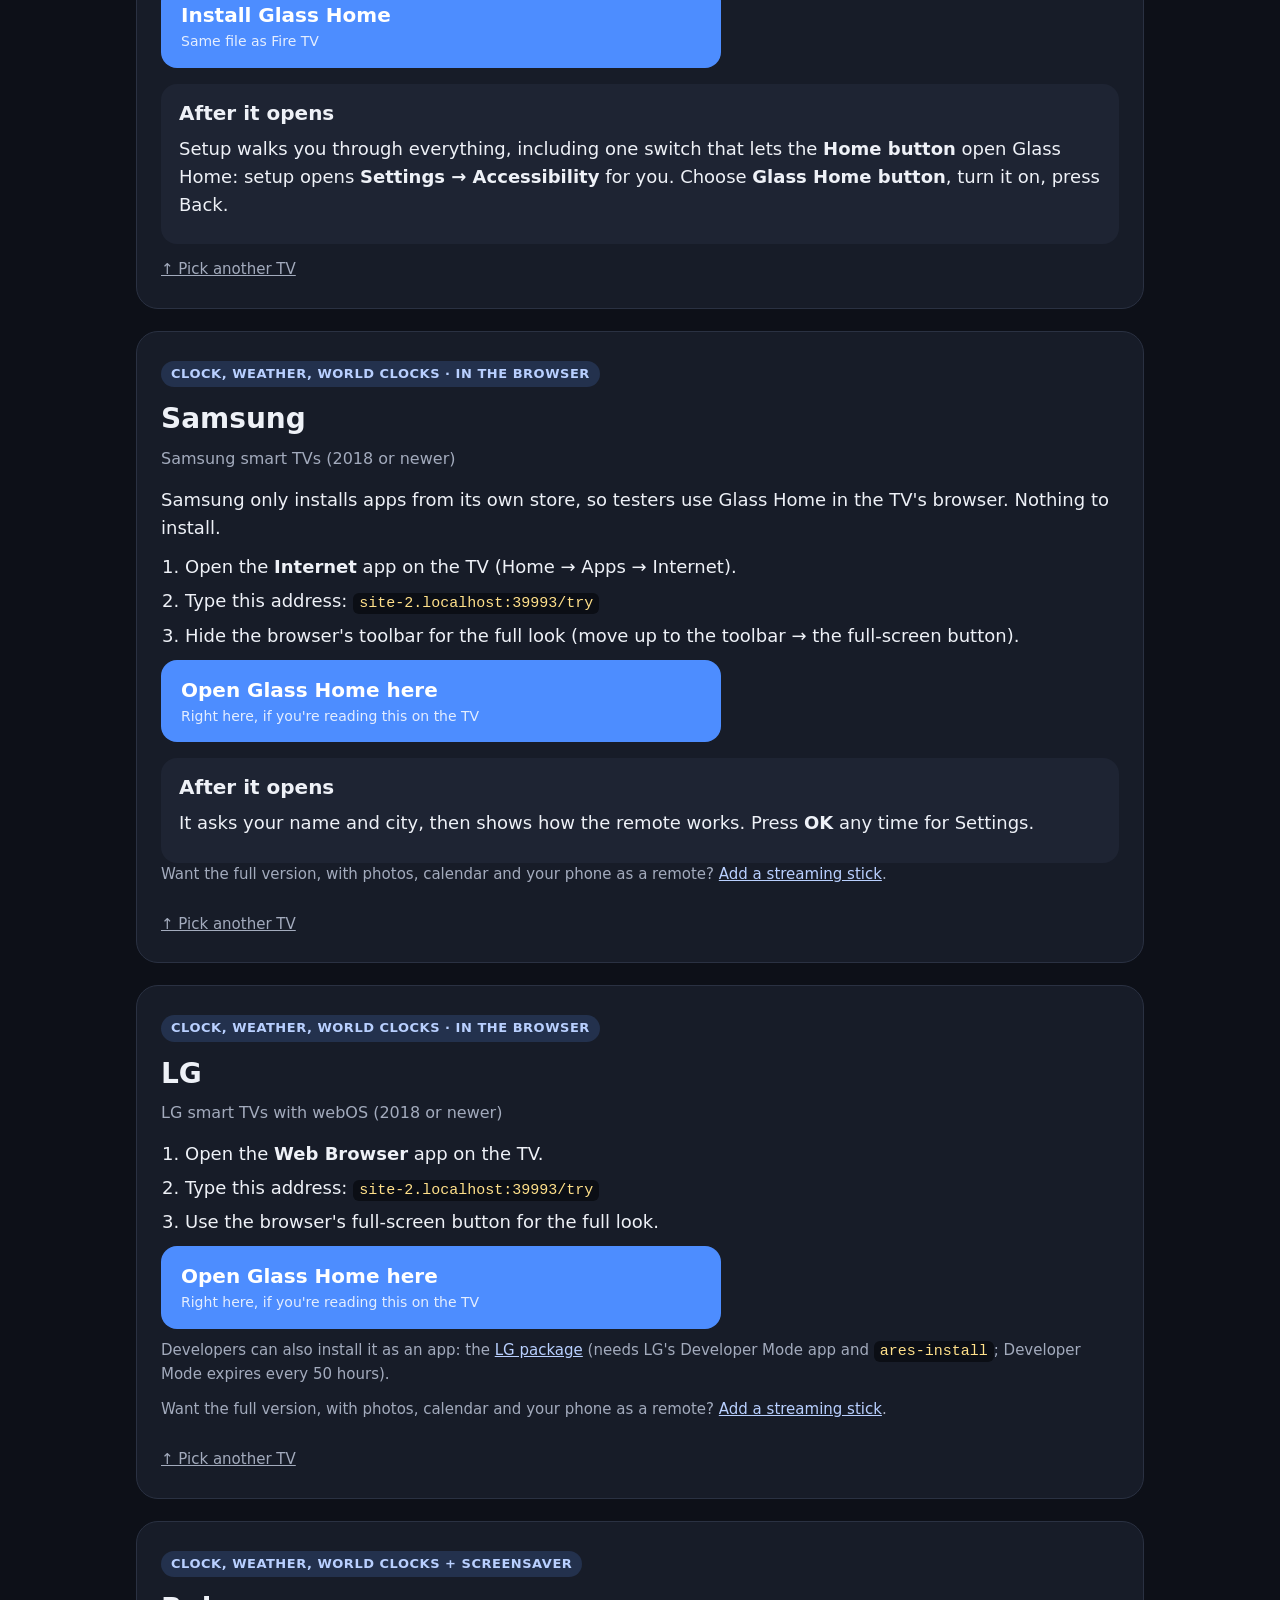
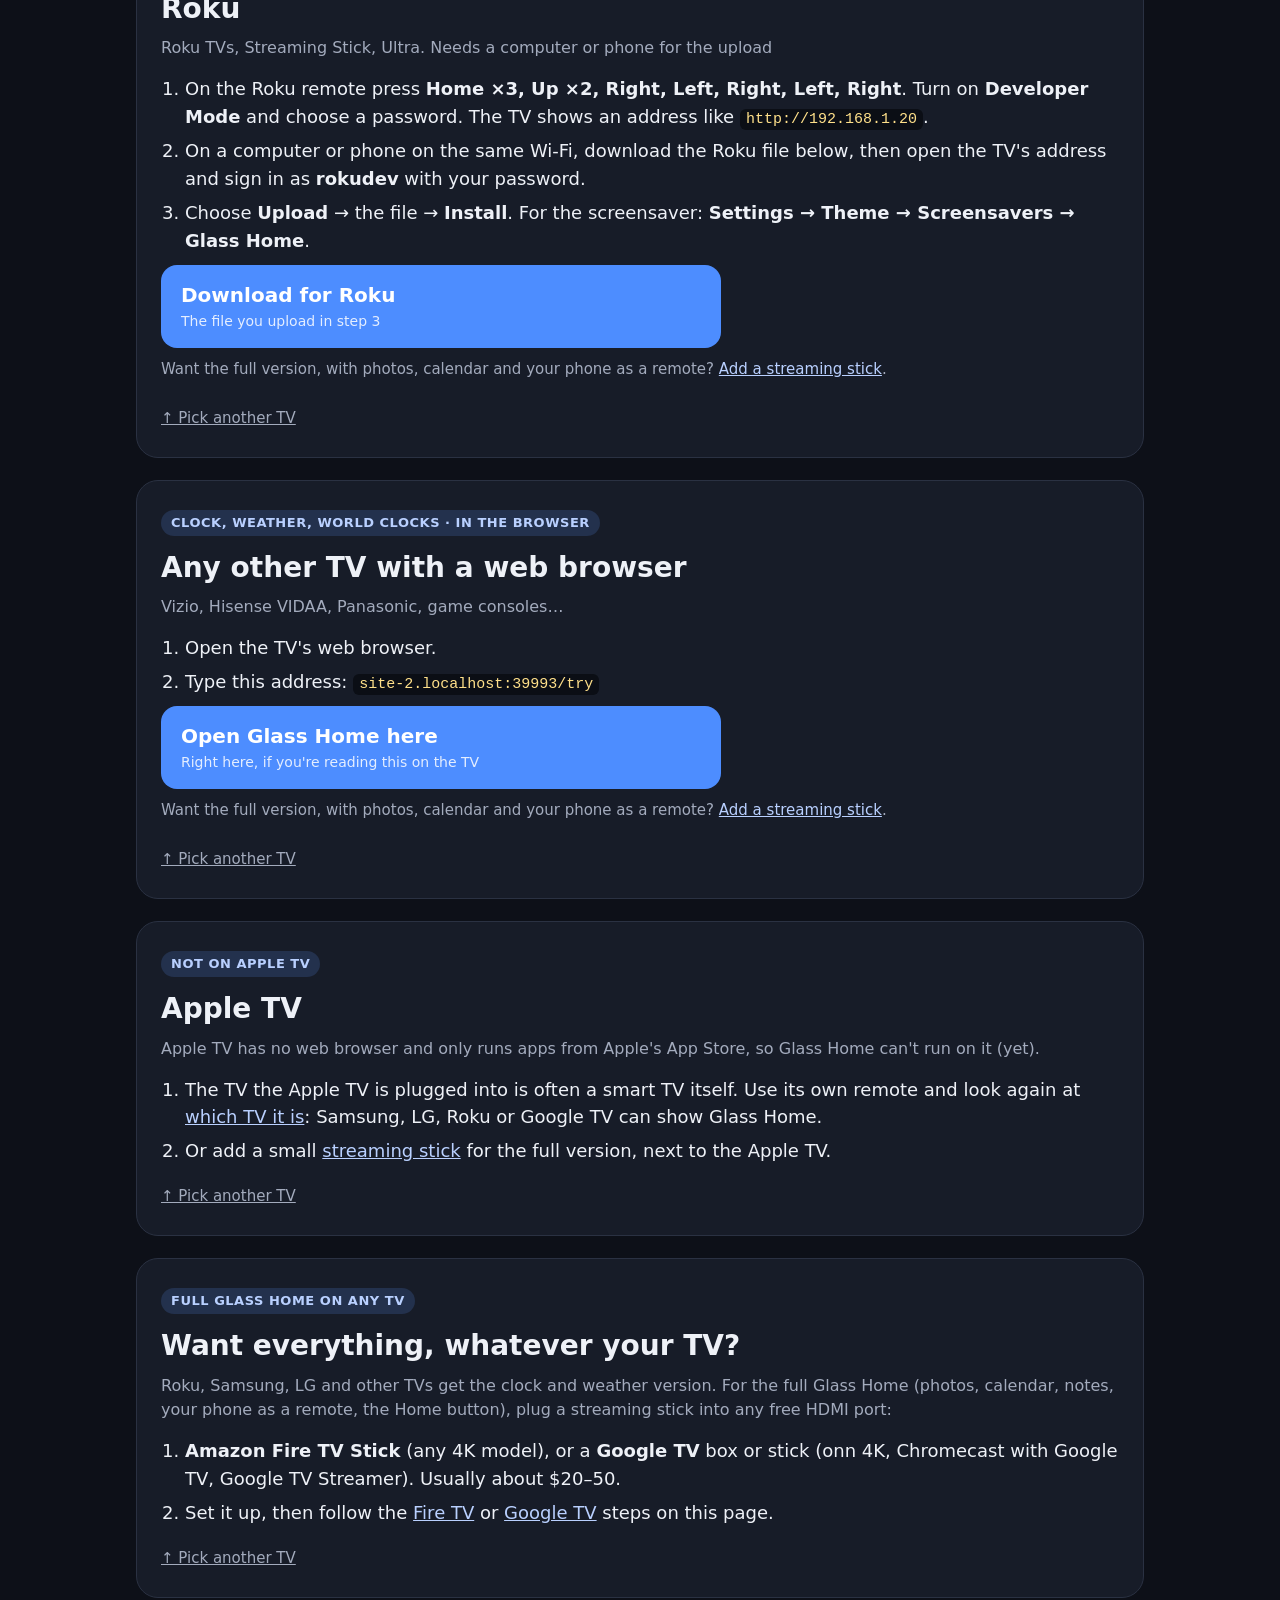
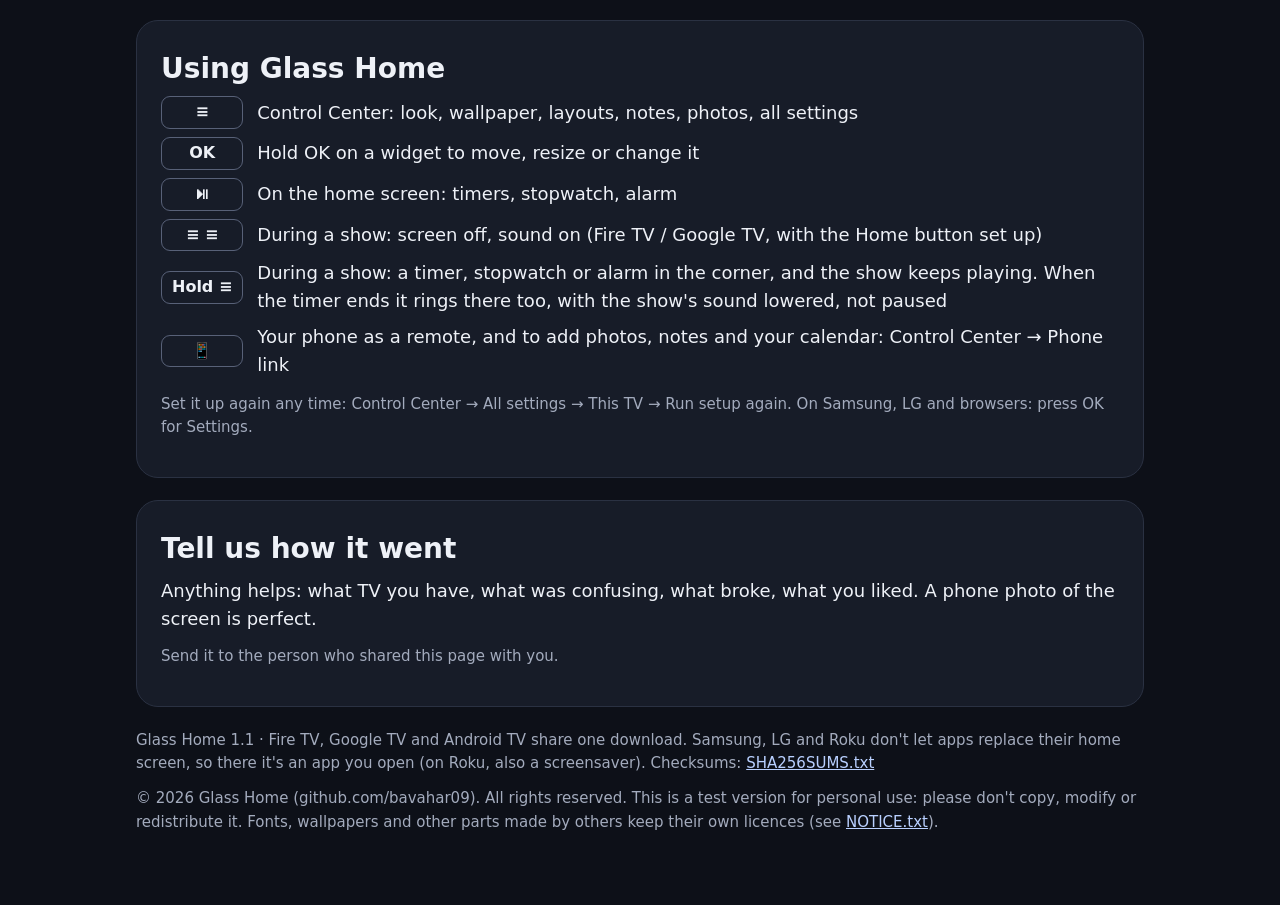
==== commit 2ccad244: "Glass Home 1.1 test downloads (2026-11-11)" ====
--- a/index.html
+++ b/index.html
@@ -236,6 +236,7 @@
       <span class="k">OK</span><span>Hold OK on a widget to move, resize or change it</span>
       <span class="k">⏯</span><span>On the home screen: timers, stopwatch, alarm</span>
       <span class="k">≡ ≡</span><span>During a show: screen off, sound on (Fire TV / Google TV, with the Home button set up)</span>
+      <span class="k">Hold ≡</span><span>During a show: a timer, stopwatch or alarm in the corner, and the show keeps playing. When the timer ends it rings there too, with the show's sound lowered, not paused</span>
       <span class="k">📱</span><span>Your phone as a remote, and to add photos, notes and your calendar: Control Center → Phone link</span>
     </div>
     <p class="note" style="margin-top:14px">Set it up again any time: Control Center → All settings → This TV → Run setup again. On Samsung, LG and browsers: press OK for Settings.</p>
